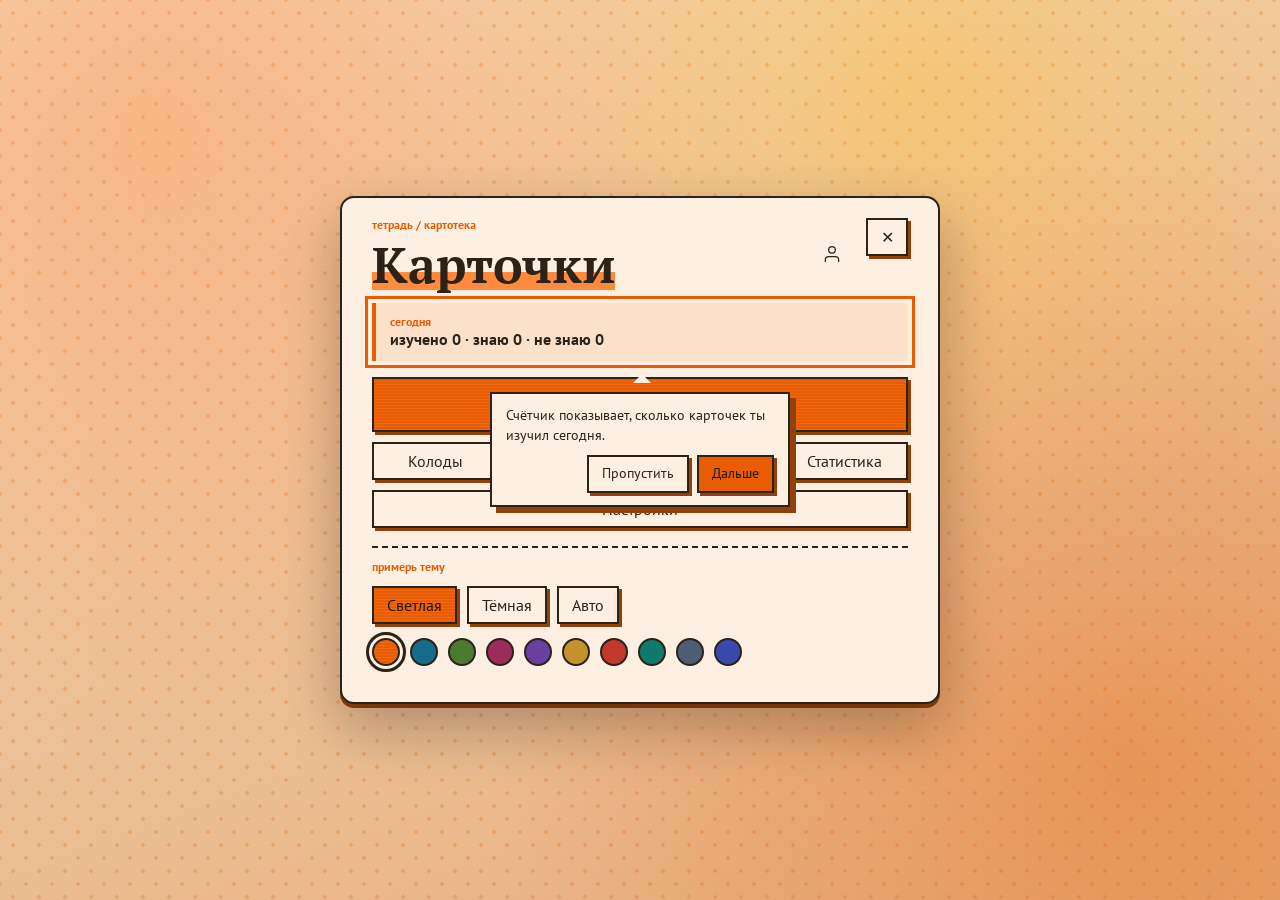
==== frontend/index.html @ 6b9ef084 "fix: menu hidden attribute for FOUC prevention - Add hidden attribute to menu-backdrop - Update show" ====
<!DOCTYPE html>
<html lang="ru" data-mode="light" data-palette="ember">
  <head>
    <meta charset="UTF-8" />
    <meta name="viewport" content="width=device-width, initial-scale=1.0" />
    <title>Карточки</title>
    <link
      rel="icon"
      href="data:image/svg+xml,%3Csvg xmlns='http://www.w3.org/2000/svg' viewBox='0 0 100 100'%3E%3Crect width='100' height='100' rx='14' fill='%23e85d04'/%3E%3Ctext x='50' y='72' font-size='62' text-anchor='middle'%3E%E2%9C%8F%3C/text%3E%3C/svg%3E"
    />
    <script>
      (function () {
        var root = document.documentElement;
        var palettes = [
          "ember", "sea", "moss", "berry", "violet", "gold", "crimson", "teal", "slate", "indigo",
        ];
        var mode = null;
        var palette = null;
        var old = null;
        try {
          old = localStorage.getItem("flashcards-theme");
          mode = localStorage.getItem("flashcards-mode");
          palette = localStorage.getItem("flashcards-palette");
        } catch (error) {
          // хранилище недоступно — остаёмся на значениях из разметки
        }
        if (!mode && old === "night") mode = "dark";
        if (!palette && old) {
          palette = old === "night" || old === "orange" ? "ember" : old;
        }
        if (mode !== "light" && mode !== "dark" && mode !== "auto") mode = "light";
        if (palettes.indexOf(palette) === -1) palette = "ember";
        root.setAttribute("data-mode-pref", mode);
        var resolved = mode;
        if (mode === "auto") {
          resolved = window.matchMedia && window.matchMedia("(prefers-color-scheme: dark)").matches ? "dark" : "light";
        }
        root.setAttribute("data-mode", resolved);
        var fs = null;
        try { fs = localStorage.getItem("flashcards-fontsize"); } catch (error) {}
        if (fs !== "s" && fs !== "l") fs = "m";
        root.setAttribute("data-fontsize", fs);
        root.setAttribute("data-palette", palette);
        window.__ASSET_V = "40";
        window.addEventListener("load", function () {
          setTimeout(function () {
            if (window.__RUNTIME_V !== window.__ASSET_V) {
              var el = document.getElementById("storage-alert");
              if (el) {
                el.textContent = "Часть файлов устарела из-за кэша — нажмите Ctrl+F5 для обновления.";
                el.hidden = false;
              }
            }
          }, 900);
        });
      })();
    </script>
    <link rel="preconnect" href="https://fonts.googleapis.com" />
    <link rel="preconnect" href="https://fonts.gstatic.com" crossorigin />
    <link
      href="https://fonts.googleapis.com/css2?family=PT+Sans:wght@400;700&family=PT+Serif:ital,wght@0,400;1,700&display=swap"
      rel="stylesheet"
    />
    <link rel="stylesheet" href="css/style.css?v=41" />
  
    <style>
      .menu-backdrop{opacity:0!important;visibility:hidden!important;pointer-events:none!important}
    </style>

  </head>
  <body>
    <aside class="sidebar">
      <div class="holes" aria-hidden="true">
        <span></span><span></span><span></span><span></span><span></span><span></span>
      </div>

      <header class="brand">
        <p class="subject">тетрадь / картотека</p>
        <h1><span class="marker">Карточки</span></h1>
        <p class="lede">Вопрос и ответ. Клик переворачивает.</p>
      </header>

      <button type="button" class="btn btn-primary" id="new-deck-btn">+ колода</button>
      <nav class="deck-list" id="deck-list" aria-label="Колоды"></nav>
      <button type="button" class="btn settings-btn" id="settings-btn">Настройки</button>
    </aside>

    <main class="main">
      <span class="margin-label" aria-hidden="true">поля</span>
      <section class="empty" id="empty-state">
        <p class="tape" aria-hidden="true">черновик</p>
        <svg class="doodle" viewBox="0 0 64 64" aria-hidden="true"><path d="M8 42 C 18 10, 46 6, 56 30 C 61 46, 38 58, 25 49 C 15 42, 26 26, 41 30" fill="none" stroke="var(--accent)" stroke-width="3" stroke-linecap="round"/></svg>
        <h2>Пока пусто</h2>
        <p>
          Заведи колоду, напиши пару «вопрос — ответ», потом учись на вкладке «Учить».
          Данные остаются в этом браузере.
        </p>
        <button type="button" class="btn btn-primary" id="empty-new-deck-btn">
          Завести колоду
        </button>
        <button type="button" class="btn" id="empty-menu-btn">← Меню</button>
      </section>

      <section class="workspace hidden" id="workspace">
        <header class="workspace-header">
          <div>
            <p class="subject" id="deck-kicker">колода</p>
            <h2 id="deck-title">Колода</h2>
            <button type="button" class="btn-login-icon" id="workspace-login-btn" title="Войти">
              <svg viewBox="0 0 24 24" fill="none" stroke="currentColor" stroke-width="1.5" stroke-linecap="round" stroke-linejoin="round"><path d="M20 21v-2a4 4 0 0 0-4-4H8a4 4 0 0 0-4 4v2"/><circle cx="12" cy="7" r="4"/></svg>
            </button>
            <p class="stats" id="stats"></p>
          </div>
          <div class="header-actions">
            <button type="button" class="btn" id="menu-back-btn">← Меню</button>
            <button type="button" class="btn" id="rename-deck-btn">Переименовать</button>
            <button type="button" class="btn btn-danger" id="delete-deck-btn">Удалить</button>
          </div>
        </header>

        <div class="tabs" role="tablist" aria-label="Режимы">
          <button type="button" class="tab is-active" id="tab-edit" role="tab" aria-selected="true" aria-controls="panel-edit">Карточки</button>
          <button type="button" class="tab" id="tab-study" role="tab" aria-selected="false" aria-controls="panel-study">Учить</button>
        </div>

        <div class="panel" id="panel-edit" role="tabpanel" aria-labelledby="tab-edit">
          <form class="card-form" id="card-form">
            <span class="washi" aria-hidden="true"></span>
            <input type="hidden" id="card-id" />
            <label>
              Вопрос
              <textarea id="card-question" rows="3"></textarea>
            </label>
            <label>
              Ответ
              <textarea id="card-answer" rows="3"></textarea>
            </label>
            <div class="img-row" id="img-row">
              <button type="button" class="btn" id="image-btn">Картинка…</button>
              <input type="file" id="card-image" accept="image/*" hidden />
              <span class="img-preview hidden" id="image-preview">
                <img id="image-thumb" alt="" />
                <button type="button" class="img-clear" id="image-clear" aria-label="Убрать картинку">✕</button>
              </span>
            </div>
            <div class="form-actions">
              <button type="submit" class="btn btn-primary" id="save-card-btn">Добавить карточку</button>
              <button type="button" class="btn" id="bulk-btn">Массовый ввод</button>
              <button type="button" class="btn hidden" id="cancel-edit-btn">Отмена</button>
            </div>
          </form>
          <div class="search-box" id="card-search-row">
            <input type="text" id="card-search" placeholder="Поиск по карточкам…" autocomplete="off" />
            <button type="button" class="search-clear" id="card-search-clear" aria-label="Очистить поиск" tabindex="-1">
              <svg viewBox="0 0 14 14" aria-hidden="true"><path d="M2.5 2.5 L11.5 11.5 M11.5 2.5 L2.5 11.5" stroke="currentColor" stroke-width="2" stroke-linecap="round"/></svg>
            </button>
          </div>
          <div class="filters" id="card-filters" role="group" aria-label="Фильтр карточек">
            <button type="button" class="btn filter-btn is-active" data-filter="all">Все</button>
            <button type="button" class="btn filter-btn" data-filter="new">Новые</button>
            <button type="button" class="btn filter-btn" data-filter="known">Знаю</button>
            <button type="button" class="btn filter-btn" data-filter="unknown">Не знаю</button>
          </div>
          <ul class="card-rows" id="card-rows"></ul>
        </div>

        <div class="panel hidden" id="panel-study" role="tabpanel" aria-labelledby="tab-study">
          <div class="study" id="study-empty">
            <svg class="doodle" viewBox="0 0 64 64" aria-hidden="true"><path d="M10 44 C 22 14, 44 10, 54 32 C 58 46, 38 56, 27 47 C 18 40, 28 26, 42 30" fill="none" stroke="var(--accent)" stroke-width="3" stroke-linecap="round"/></svg>
            <p>Сначала добавь карточки на соседней вкладке.</p>
          </div>
          <div class="study hidden" id="study-board">
            <div class="study-modes" id="study-modes" role="group" aria-label="Режим изучения">
              <button type="button" class="btn is-active" id="study-mode-flip">Карточки</button>
              <button type="button" class="btn" id="study-mode-quiz">Квиз</button>
              <button type="button" class="btn" id="two-sided-btn" aria-pressed="false" title="Показывать карты в обе стороны">⇄ обе стороны</button>
            </div>
            <div id="flip-area">
              <p class="study-meta" id="study-meta" aria-live="polite"></p>
              <div class="flashcard-wrap">
                <button type="button" class="flashcard" id="flashcard">
                  <span class="flashcard-inner">
                    <span class="face front">
                      <span class="clip" aria-hidden="true"></span>
                      <span class="stamp">вопрос</span>
                      <img id="face-img-front" class="face-img hidden" alt="" />
                      <span class="face-text" id="flashcard-question"></span>
                      <small>клик — переворот</small>
                      <span class="face-speak" data-side="front" role="button" tabindex="-1" aria-label="Озвучить вопрос">
                        <svg viewBox="0 0 24 24" fill="none" stroke="currentColor" stroke-width="2" stroke-linecap="round" stroke-linejoin="round" aria-hidden="true"><path d="M11 5 6 9H3v6h3l5 4z"/><path d="M15.5 8.5a5 5 0 0 1 0 7"/><path d="M18.4 6a9 9 0 0 1 0 12"/></svg>
                      </span>
                    </span>
                    <span class="face back">
                      <span class="stamp">ответ</span>
                      <span class="face-text" id="flashcard-answer"></span>
                      <small>клик — вернуть вопрос</small>
                      <span class="face-speak" data-side="back" role="button" tabindex="-1" aria-label="Озвучить ответ">
                        <svg viewBox="0 0 24 24" fill="none" stroke="currentColor" stroke-width="2" stroke-linecap="round" stroke-linejoin="round" aria-hidden="true"><path d="M11 5 6 9H3v6h3l5 4z"/><path d="M15.5 8.5a5 5 0 0 1 0 7"/><path d="M18.4 6a9 9 0 0 1 0 12"/></svg>
                      </span>
                    </span>
                  </span>
                </button>
              </div>
              <div class="study-actions">
                <button type="button" class="btn" id="focus-btn" aria-label="Во весь экран" title="Во весь экран">⛶</button>
                <button type="button" class="btn" id="prev-card-btn" aria-label="Предыдущая карточка">←</button>
                <button type="button" class="btn" id="mark-unknown-btn" aria-pressed="false">Не знаю</button>
                <button type="button" class="btn btn-primary" id="mark-known-btn" aria-pressed="false">Знаю</button>
                <button type="button" class="btn" id="next-card-btn" aria-label="Следующая карточка">→</button>
              </div>
            </div>
            <div class="study hidden" id="quiz-start">
              <p class="study-meta">Сколько вопросов собрать?</p>
              <div class="form-actions">
                <button type="button" class="btn" data-qlen="5">Быстрый · 5</button>
                <button type="button" class="btn" data-qlen="10">Обычный · 10</button>
                <button type="button" class="btn btn-primary" data-qlen="0">Вся колода</button>
              </div>
            </div>
            <div class="study hidden" id="quiz-area">
              <p class="study-meta" id="quiz-meta" aria-live="polite"></p>
              <div class="summary-bar quiz-progress"><i id="quiz-fill"></i></div>
              <p class="quiz-question" id="quiz-question"></p>
              <div class="quiz-options" id="quiz-options"></div>
              <div class="form-actions quiz-next-row">
                <button type="button" class="btn" id="quiz-focus-btn" aria-label="Во весь экран" title="Во весь экран">⛶</button>
                <button type="button" class="btn btn-primary hidden" id="quiz-next">Дальше</button>
              </div>
            </div>
          </div>
        </div>
      </section>
    </main>

    <div class="focus-backdrop" id="focus-backdrop" role="dialog" aria-modal="true" aria-label="Полноэкранное изучение" tabindex="-1">
      <div class="focus-top">
        <p class="study-meta" id="focus-meta" aria-live="polite"></p>
        <button type="button" class="btn" id="focus-exit" aria-label="Выйти из полноэкранного режима">✕</button>
      </div>
      <div class="focus-wrap" id="focus-wrap"></div>
      <div class="focus-controls" id="focus-controls">
        <button type="button" class="btn" id="focus-prev" aria-label="Предыдущая карточка">←</button>
        <button type="button" class="btn" id="focus-unknown" aria-pressed="false">Не знаю</button>
        <button type="button" class="btn btn-primary" id="focus-known" aria-pressed="false">Знаю</button>
        <button type="button" class="btn" id="focus-next" aria-label="Следующая карточка">→</button>
      </div>
    </div>

    <div class="modal-backdrop" id="settings-backdrop">
      <div class="modal settings-modal" role="dialog" aria-modal="true" aria-labelledby="settings-title" tabindex="-1">
        <p class="subject">вид</p>
        <h3 id="settings-title">Настройки</h3>

        <p class="setting-label">Свет</p>
        <div class="mode-switch" id="mode-switch">
          <button type="button" class="btn" data-mode="light">Светлая</button>
          <button type="button" class="btn" data-mode="dark">Тёмная</button>
          <button type="button" class="btn" data-mode="auto">Авто</button>
        </div>

        <p class="setting-label">Цвет</p>
        <div class="theme-dots" id="theme-dots"></div>

        <p class="setting-label">Размер текста в карточках</p>
        <div class="mode-switch" id="fontsize-switch">
          <button type="button" class="btn" data-size="s">S</button>
          <button type="button" class="btn" data-size="m">M</button>
          <button type="button" class="btn" data-size="l">L</button>
        </div>

        <p class="setting-label">Данные</p>
        <div class="form-actions data-actions">
          <button type="button" class="btn" id="export-all-btn">Скачать базу (JSON)</button>
          <button type="button" class="btn" id="export-csv-btn">Скачать CSV</button>
          <button type="button" class="btn btn-primary" id="import-btn">Импорт файла…</button>
          <input type="file" id="import-file" accept=".json,.csv,text/csv,application/json" hidden />
        </div>

        <div class="form-actions">
          <button type="button" class="btn btn-primary" id="settings-close">Закрыть</button>
        </div>
      </div>
    </div>

    <div class="modal-backdrop" id="modal-backdrop">
      <div class="modal" role="dialog" aria-modal="true" aria-labelledby="modal-title" tabindex="-1">
        <p class="subject" id="modal-kicker">колода</p>
        <h3 id="modal-title">Название</h3>
        <p id="modal-text"></p>
        <label class="modal-field" id="modal-field">
          Название
          <input type="text" id="modal-input" maxlength="80" />
        </label>
        <div class="form-actions">
          <button type="button" class="btn" id="modal-cancel">Отмена</button>
          <button type="button" class="btn btn-primary" id="modal-ok">Готово</button>
        </div>
      </div>
    </div>

    <div class="menu-backdrop" id="menu-backdrop" hidden>
      <div class="menu-cover" role="dialog" aria-modal="true" aria-labelledby="menu-title" tabindex="-1">
        <header class="menu-header">
          <div class="menu-title-row">
            <div>
              <p class="subject">тетрадь / картотека</p>
              <h1 id="menu-title"><span class="marker">Карточки</span></h1>
            </div>
            <button type="button" class="btn-login-icon" id="menu-login-btn" title="Войти">
              <svg viewBox="0 0 24 24" fill="none" stroke="currentColor" stroke-width="1.5" stroke-linecap="round" stroke-linejoin="round"><path d="M20 21v-2a4 4 0 0 0-4-4H8a4 4 0 0 0-4 4v2"/><circle cx="12" cy="7" r="4"/></svg>
            </button>
          </div>
          <button type="button" class="btn" id="menu-close" aria-label="Закрыть меню">✕</button>
        </header>

        <section class="menu-today" id="menu-today" aria-label="Изучено сегодня">
          <p class="subject">сегодня</p>
          <p id="menu-today-stats"></p>
          <p class="menu-streak" id="menu-streak" hidden></p>
        </section>

        <div class="menu-actions">
          <button type="button" class="btn btn-primary menu-study" id="menu-study-btn">Учить</button>
          <button type="button" class="btn menu-section" id="menu-cards-btn">Колоды</button>
          <button type="button" class="btn menu-section" id="menu-library-btn">Библиотека</button>
          <button type="button" class="btn menu-section" id="menu-migrate-btn">Мигрировать</button>
          <button type="button" class="btn menu-section" id="menu-stats-btn">Статистика</button>
          <button type="button" class="btn menu-section" id="menu-settings-btn">Настройки</button>
        </div>

        <section class="menu-theme" aria-label="Тема">
          <p class="subject">примерь тему</p>
          <div class="mode-switch" id="menu-mode-switch">
            <button type="button" class="btn" data-mode="light">Светлая</button>
            <button type="button" class="btn" data-mode="dark">Тёмная</button>
            <button type="button" class="btn" data-mode="auto">Авто</button>
          </div>
          <div class="theme-dots" id="menu-theme-dots"></div>
        </section>
      </div>
    </div>

    <div class="modal-backdrop" id="deck-pick-backdrop">
      <div class="modal deck-pick" role="dialog" aria-modal="true" aria-labelledby="deck-pick-title" tabindex="-1">
        <p class="subject" id="deck-pick-kicker">колоды</p>
        <h3 id="deck-pick-title">Колоды</h3>
        <div class="deck-pick-actions">
          <button type="button" class="btn" id="deck-pick-new">+ колода</button>
        </div>
        <div class="deck-pick-list" id="deck-pick-list"></div>
        <div class="form-actions">
          <button type="button" class="btn" id="deck-pick-cancel">Закрыть</button>
        </div>
      </div>
    </div>

    <div class="modal-backdrop" id="menu-pop-backdrop">
      <div class="modal menu-pop" role="dialog" aria-modal="true" aria-labelledby="menu-pop-title" tabindex="-1">
        <p class="subject" id="menu-pop-kicker">колода</p>
        <h3 id="menu-pop-title">Действия</h3>
        <div class="menu-pop-actions" id="menu-pop-actions"></div>
        <div class="form-actions">
          <button type="button" class="btn" id="menu-pop-cancel">Отмена</button>
        </div>
      </div>
    </div>

    <div class="modal-backdrop" id="library-backdrop">
      <div class="modal library" role="dialog" aria-modal="true" aria-labelledby="library-title" tabindex="-1">
        <p class="subject" id="library-kicker">библиотека</p>
        <h3 id="library-title">Колоды для примера</h3>
        <p class="library-hint">Добавь готовую колоду одним нажатием — карточки появятся в твоём списке.</p>
        <div class="library-list" id="library-list"></div>
        <div class="form-actions">
          <button type="button" class="btn" id="library-cancel">Закрыть</button>
        </div>
      </div>
    </div>

    <div class="modal-backdrop" id="bulk-backdrop">
      <div class="modal bulk" role="dialog" aria-modal="true" aria-labelledby="bulk-title" tabindex="-1">
        <p class="subject" id="bulk-kicker">массовый ввод</p>
        <h3 id="bulk-title">Добавить много карточек</h3>
        <p class="library-hint" id="bulk-hint">Каждая строка — одна карточка: вопрос = ответ. Разделитель — первый знак «=» в строке.</p>
        <textarea id="bulk-input" rows="8" spellcheck="false" aria-label="Пары вопрос — ответ"></textarea>
        <p class="bulk-feedback" id="bulk-feedback" aria-live="polite"></p>
        <div class="form-actions">
          <button type="button" class="btn" id="bulk-cancel">Закрыть</button>
          <button type="button" class="btn btn-primary" id="bulk-ok">Добавить</button>
        </div>
      </div>
    </div>

    <div class="modal-backdrop" id="summary-backdrop">
      <div class="modal summary-modal" role="dialog" aria-modal="true" aria-labelledby="summary-title" tabindex="-1">
        <p class="subject" id="summary-kicker">итог</p>
        <h3 id="summary-title">Раунд завершён</h3>
        <p class="summary-line" id="summary-line"></p>
        <div class="summary-bar"><i id="summary-fill"></i></div>
        <div class="form-actions">
          <button type="button" class="btn btn-primary" id="summary-repeat">Повторить неизученное</button>
          <button type="button" class="btn" id="summary-stats">Статистика</button>
          <button type="button" class="btn" id="summary-menu">В меню</button>
        </div>
      </div>
    </div>

    <div class="stats-backdrop" id="stats-backdrop">
      <div class="stats-window" role="dialog" aria-modal="true" aria-labelledby="stats-title" tabindex="-1">
        <header class="stats-header">
          <div>
            <p class="subject">статистика</p>
            <h1 id="stats-title">Свод</h1>
          </div>
          <button type="button" class="btn" id="stats-close" aria-label="Закрыть статистику">✕</button>
        </header>

        <div id="stats-main">
          <section class="stats-summary" aria-label="Общий свод">
            <div class="stats-figure">
              <span class="stats-number" id="stats-total">0</span>
              <span class="subject">карточек всего</span>
            </div>
            <div class="stats-figure">
              <span class="stats-number" id="stats-today">0</span>
              <span class="subject">изучено сегодня</span>
            </div>
            <div class="stats-figure">
              <span class="stats-number" id="stats-alltime">0</span>
              <span class="subject">за всё время</span>
            </div>
          </section>

          <div class="stats-list" id="stats-list"></div>

          <div class="stats-empty hidden" id="stats-empty">
            <p class="subject">пока пусто</p>
            <h3>Начни учиться</h3>
            <p>Статистика появится после первых повторений.</p>
            <button type="button" class="btn btn-primary" id="stats-go-study">Учить</button>
          </div>
        </div>

        <div class="stats-deck hidden" id="stats-deck">
          <button type="button" class="btn" id="stats-back">← к колодам</button>
          <p class="subject" id="stats-deck-kicker">колода</p>
          <h2 id="stats-deck-title"></h2>
          <div class="stats-sessions" id="stats-sessions"></div>
        </div>
      </div>
    </div>

    <div class="modal-backdrop" id="data-backdrop">
      <div class="modal" role="dialog" aria-modal="true" aria-labelledby="data-title" tabindex="-1">
        <p class="subject">импорт</p>
        <h3 id="data-title">Применить файл?</h3>
        <p id="data-text"></p>
        <div class="form-actions">
          <button type="button" class="btn" id="data-cancel">Отмена</button>
          <button type="button" class="btn btn-danger" id="data-replace">Заменить всё</button>
          <button type="button" class="btn btn-primary" id="data-merge">Слить с текущими</button>
        </div>
      </div>
    </div>

    <div class="tour-tip" id="tour-tip" role="tooltip" hidden>
      <p id="tour-text"></p>
      <div class="tour-actions">
        <button type="button" class="btn" id="tour-skip">Пропустить</button>
        <button type="button" class="btn btn-primary" id="tour-next">Дальше</button>
      </div>
    </div>

    <div class="theme-bloom" id="theme-bloom" aria-hidden="true"></div>

    <div class="storage-alert" id="storage-alert" role="alert" hidden>
      Не удалось сохранить данные. Хранилище переполнено или недоступно.
    </div>

    <div class="auth-backdrop" id="auth-backdrop" hidden>
      <div class="auth-modal" role="dialog" aria-modal="true" aria-labelledby="auth-title">
        <div class="auth-tabs">
          <button type="button" class="auth-tab is-active" id="auth-tab-login">Вход</button>
          <button type="button" class="auth-tab" id="auth-tab-register">Регистрация</button>
        </div>
        <form class="auth-form" id="auth-login-form">
          <label>Email<input type="email" name="email" required autocomplete="email" /></label>
          <label>Пароль<input type="password" name="password" required autocomplete="current-password" /></label>
          <button type="submit" class="btn btn-primary">Войти</button>
          <p class="auth-error" id="auth-login-error" role="alert" hidden></p>
        </form>
        <form class="auth-form hidden" id="auth-register-form">
          <label>Email<input type="email" name="email" required autocomplete="email" /></label>
          <label>Пароль<input type="password" name="password" required minlength="8" autocomplete="new-password" /></label>
          <button type="submit" class="btn btn-primary">Зарегистрироваться</button>
          <p class="auth-error" id="auth-register-error" role="alert" hidden></p>
        </form>
      </div>
    </div>

    <script src="js/api.js?v=41"></script>
    <script src="js/api/data.js?v=41"></script>
    <script src="js/app-data.js?v=41"></script>
    <script src="js/virtual-list.js?v=41"></script>
    <script src="js/share.js?v=41"></script>
    <script src="js/router.js?v=41"></script>
    <script src="js/storage.js?v=41"></script>
    <script src="js/modal.js?v=41"></script>
    <script src="js/ui.js?v=41"></script>
    <script src="js/study.js?v=41"></script>
    <script src="js/menu.js?v=41"></script>
    <script src="js/stats.js?v=41"></script>
    <script src="js/library.js?v=41"></script>
    <script src="js/data.js?v=41"></script>
    <script src="js/images.js?v=41"></script>
    <script src="js/app.js?v=41"></script>
    <script>
      if ("serviceWorker" in navigator) {
        window.addEventListener("load", () => {
          navigator.serviceWorker.register("/sw.js").catch(() => {});
        });
      }
    </script>
  </body>
</html>
---- frontend/css/style.css ----
﻿:root {
  --font: "PT Sans", "Segoe UI", sans-serif;
  --serif: "PT Serif", Georgia, serif;
  --radius: 16px;
  --washi-angle: 90deg;
  --washi-a: 8px;
  --washi-b: 16px;
  --stamp-style: solid;
  --gutter: 52px;
  --cell: 28px;
  --ease: cubic-bezier(0.22, 1, 0.36, 1);
  --spring: cubic-bezier(0.34, 1.3, 0.64, 1);
  --flip: cubic-bezier(0.45, 0, 0.25, 1);
  --t: 220ms;
  --fs-scale: 1;
}

html[data-fontsize="s"] {
  --fs-scale: 0.9;
}

html[data-fontsize="l"] {
  --fs-scale: 1.1;
}

html[data-palette="ember"] {
  --accent: #e85d04;
  --accent-2: #ff8a3d;
  --margin: #e85d04;
  --tab: #ffb703;
  --accent-3: #ffc233;
  --on-accent: #20150b;
  --radius: 14px;
  --washi-angle: 90deg;
  --washi-a: 8px;
  --washi-b: 16px;
  --stamp-style: solid;
  --study-pattern:
    repeating-linear-gradient(0deg, color-mix(in srgb, var(--accent-2) 26%, transparent) 0 1px, transparent 1px 3px),
    repeating-linear-gradient(90deg, color-mix(in srgb, var(--accent) 20%, transparent) 0 1px, transparent 1px 3px);
  --study-size: auto;
  --dot-pattern: var(--study-pattern);
  --dot-size: 9px 9px;
}

html[data-palette="sea"] {
  --accent: #156d8a;
  --accent-2: #4eb3c9;
  --margin: #156d8a;
  --tab: #7ec8d4;
  --accent-3: #6fd8c7;
  --on-accent: #fff8f0;
  --radius: 18px;
  --washi-angle: 90deg;
  --washi-a: 12px;
  --washi-b: 24px;
  --stamp-style: double;
  --study-pattern:
    repeating-linear-gradient(0deg, color-mix(in srgb, var(--accent-2) 22%, transparent) 0 2px, transparent 2px 6px),
    repeating-linear-gradient(90deg, color-mix(in srgb, var(--accent-2) 22%, transparent) 0 2px, transparent 2px 6px),
    repeating-linear-gradient(0deg, color-mix(in srgb, var(--accent) 16%, transparent) 2px 4px, transparent 4px 6px),
    repeating-linear-gradient(90deg, color-mix(in srgb, var(--accent) 16%, transparent) 2px 4px, transparent 4px 6px);
  --study-size: auto;
  --dot-pattern: var(--study-pattern);
  --dot-size: 9px 9px;
}

html[data-palette="moss"] {
  --accent: #4a7a32;
  --accent-2: #8fbf5a;
  --margin: #4a7a32;
  --tab: #c3d67a;
  --accent-3: #b6e08a;
  --on-accent: #fff8f0;
  --radius: 12px;
  --washi-angle: 60deg;
  --washi-a: 10px;
  --washi-b: 20px;
  --stamp-style: dashed;
  --study-pattern:
    repeating-linear-gradient(45deg, color-mix(in srgb, var(--accent-2) 22%, transparent) 0 1px, transparent 1px 4px),
    repeating-linear-gradient(45deg, transparent 0 2px, color-mix(in srgb, var(--accent) 16%, transparent) 2px 3px);
  --study-size: 8px 8px;
  --dot-pattern: var(--study-pattern);
  --dot-size: 6px 6px;
}

html[data-palette="berry"] {
  --accent: #9b2d5c;
  --accent-2: #e06a9a;
  --margin: #9b2d5c;
  --tab: #f0a3c2;
  --accent-3: #ff9ec4;
  --on-accent: #fff8f0;
  --radius: 20px;
  --washi-angle: 45deg;
  --washi-a: 5px;
  --washi-b: 10px;
  --stamp-style: solid;
  --study-pattern:
    repeating-linear-gradient(45deg, color-mix(in srgb, var(--accent-2) 22%, transparent) 0 1px, transparent 1px 4px),
    repeating-linear-gradient(-45deg, color-mix(in srgb, var(--accent-2) 22%, transparent) 0 1px, transparent 1px 4px);
  --study-size: 10px 10px;
  --dot-pattern: var(--study-pattern);
  --dot-size: 8px 8px;
}

html[data-palette="violet"] {
  --accent: #6b3fa0;
  --accent-2: #b07def;
  --margin: #6b3fa0;
  --tab: #cbb2ea;
  --accent-3: #c9a6ff;
  --on-accent: #fff8f0;
  --radius: 16px;
  --washi-angle: 45deg;
  --washi-a: 6px;
  --washi-b: 14px;
  --stamp-style: solid;
  --study-pattern:
    repeating-linear-gradient(90deg, color-mix(in srgb, var(--accent-2) 20%, transparent) 0 1px, transparent 1px 6px),
    linear-gradient(0deg, transparent 42%, color-mix(in srgb, var(--accent-2) 30%, transparent) 48% 52%, transparent 58%);
  --study-size: auto;
  --dot-pattern: var(--study-pattern);
  --dot-size: 12px 12px;
}

html[data-palette="gold"] {
  --accent: #c3922d;
  --accent-2: #e8c25a;
  --margin: #c3922d;
  --tab: #f0d37a;
  --accent-3: #ffe08a;
  --on-accent: #20150b;
  --radius: 10px;
  --washi-angle: 120deg;
  --washi-a: 7px;
  --washi-b: 14px;
  --stamp-style: double;
  --study-pattern:
    repeating-linear-gradient(90deg, color-mix(in srgb, var(--accent-2) 22%, transparent) 0 2px, transparent 2px 7px),
    linear-gradient(0deg, transparent 40%, color-mix(in srgb, var(--accent) 26%, transparent) 47% 53%, transparent 60%);
  --study-size: auto;
  --dot-pattern: var(--study-pattern);
  --dot-size: 14px 14px;
}

html[data-palette="crimson"] {
  --accent: #c0392b;
  --accent-2: #ef7a6c;
  --margin: #c0392b;
  --tab: #f0a196;
  --accent-3: #ff7a59;
  --on-accent: #fff8f0;
  --radius: 8px;
  --washi-angle: 90deg;
  --washi-a: 5px;
  --washi-b: 12px;
  --stamp-style: dashed;
  --study-pattern:
    repeating-linear-gradient(45deg, color-mix(in srgb, var(--accent-2) 22%, transparent) 0 1px, transparent 1px 5px),
    linear-gradient(0deg, transparent 42%, color-mix(in srgb, var(--accent) 24%, transparent) 48% 52%, transparent 58%);
  --study-size: auto;
  --dot-pattern: var(--study-pattern);
  --dot-size: 12px 12px;
}

html[data-palette="teal"] {
  --accent: #0f7a6c;
  --accent-2: #4ec9b4;
  --margin: #0f7a6c;
  --tab: #8fd9c9;
  --accent-3: #7fe0cf;
  --on-accent: #fff8f0;
  --radius: 20px;
  --washi-angle: 90deg;
  --washi-a: 10px;
  --washi-b: 18px;
  --stamp-style: solid;
  --study-pattern:
    repeating-linear-gradient(0deg, color-mix(in srgb, var(--accent-2) 20%, transparent) 0 1px, transparent 1px 2px),
    repeating-linear-gradient(90deg, color-mix(in srgb, var(--accent-2) 20%, transparent) 0 1px, transparent 1px 2px);
  --study-size: auto;
  --dot-pattern: var(--study-pattern);
  --dot-size: 8px 8px;
}

html[data-palette="slate"] {
  --accent: #4d5d73;
  --accent-2: #8aa0b8;
  --margin: #4d5d73;
  --tab: #b7c4d4;
  --accent-3: #a9c3de;
  --on-accent: #fff8f0;
  --radius: 14px;
  --washi-angle: 45deg;
  --washi-a: 6px;
  --washi-b: 12px;
  --stamp-style: solid;
  --study-pattern:
    radial-gradient(color-mix(in srgb, var(--accent-2) 40%, transparent) 0.5px, transparent 1px),
    radial-gradient(color-mix(in srgb, var(--accent) 30%, transparent) 0.4px, transparent 0.8px);
  --study-size: 5px 5px;
  --study-pos: 0 0, 2px 2px;
  --dot-pattern: var(--study-pattern);
  --dot-size: 4px 4px;
}

html[data-palette="indigo"] {
  --accent: #3949ab;
  --accent-2: #7e8ce8;
  --margin: #3949ab;
  --tab: #aeb6f0;
  --accent-3: #8fa4ff;
  --on-accent: #fff8f0;
  --radius: 16px;
  --washi-angle: 135deg;
  --washi-a: 8px;
  --washi-b: 20px;
  --stamp-style: solid;
  --study-pattern:
    repeating-linear-gradient(45deg, color-mix(in srgb, var(--accent-2) 20%, transparent) 0 1px, transparent 1px 5px),
    repeating-linear-gradient(-45deg, color-mix(in srgb, var(--accent-2) 20%, transparent) 0 1px, transparent 1px 5px),
    radial-gradient(color-mix(in srgb, var(--accent-2) 45%, transparent) 0.5px, transparent 1px);
  --study-size: 5px 5px;
  --study-pos: 0 0, 0 0, 2px 2px;
  --dot-pattern: var(--study-pattern);
  --dot-size: 4px 4px;
}

html[data-mode="light"] {
  --paper: color-mix(in srgb, var(--accent) 12%, #f5ecd9);
  --side: color-mix(in srgb, var(--accent) 30%, #e4ceab);
  --card: color-mix(in srgb, var(--accent) 7%, #fffaf2);
  --surface: var(--card);
  --surface-2: color-mix(in srgb, var(--accent) 5%, #f5ecd9);
  --ink: #2c2218;
  --text-muted: #5f5144;
  --border: #2c2218;
  --muted: #5f5144;
  --line: #2c2218;
  --danger: #b42323;
  --known: #2c6e43;
  --unknown: #b85a10;
  --tab-ink: #2c2218;
  --shadow: color-mix(in srgb, var(--accent) 50%, #3b2416);
  --card-shadow: color-mix(in srgb, var(--shadow) 82%, transparent);
  --grid: color-mix(in srgb, var(--accent) 26%, transparent);
  --face-grid: color-mix(in srgb, var(--accent) 16%, transparent);
  --hole: radial-gradient(circle at 35% 35%, #fff 0 35%, #bbb 70%, #666 100%);
}

html[data-mode="dark"] {
  --paper: color-mix(in srgb, var(--accent) 11%, #12110f);
  --side: color-mix(in srgb, var(--accent) 18%, #1a1714);
  --card: color-mix(in srgb, var(--accent) 14%, #221c18);
  --surface: var(--card);
  --surface-2: color-mix(in srgb, var(--accent) 10%, #1a1714);
  --ink: #f3ebe0;
  --text-muted: #c4b3a2;
  --border: #eadccb;
  --muted: #c4b3a2;
  --line: #eadccb;
  --danger: #ff8a7a;
  --known: #9be08a;
  --unknown: #ffb45c;
  --tab-ink: #16120e;
  --shadow: #0d0a08;
  --card-shadow: color-mix(in srgb, var(--shadow) 82%, transparent);
  --grid: color-mix(in srgb, var(--accent) 28%, transparent);
  --face-grid: color-mix(in srgb, var(--accent) 18%, transparent);
  --hole: radial-gradient(circle at 35% 35%, #5a4a3c 0 35%, #120e0b 100%);
}

* {
  box-sizing: border-box;
}

html,
body {
  margin: 0;
  height: 100%;
}

body {
  display: grid;
  grid-template-columns: 248px minmax(0, 1fr);
  min-height: 100%;
  font-family: var(--font);
  color: var(--ink);
  background: var(--side);
}

body.modal-open {
  overflow: hidden;
}

::view-transition-old(root),
::view-transition-new(root),
::view-transition-group(root) {
  animation: none;
  mix-blend-mode: normal;
}

::view-transition-old(root) {
  z-index: 1;
}

::view-transition-new(root) {
  z-index: 2;
  animation: vt-reveal 640ms cubic-bezier(0.45, 0, 0.25, 1) both;
}

@keyframes vt-reveal {
  from {
    clip-path: circle(0px at var(--bloom-x, 50%) var(--bloom-y, 50%));
  }
  to {
    clip-path: circle(140vmax at var(--bloom-x, 50%) var(--bloom-y, 50%));
  }
}

.theme-bloom {
  position: fixed;
  inset: 0;
  z-index: 300;
  pointer-events: none;
  opacity: 0;
  background: radial-gradient(
    circle at var(--bloom-x, 50%) var(--bloom-y, 50%),
    color-mix(in srgb, var(--accent) 20%, transparent) 0%,
    transparent 45%
  );
  transform-origin: var(--bloom-x, 50%) var(--bloom-y, 50%);
}

.theme-bloom.is-blooming {
  animation: bloom-pulse 0.7s var(--ease) both;
}

@keyframes bloom-pulse {
  0% {
    opacity: 0;
    transform: scale(0.1);
  }
  22% {
    opacity: 1;
    transform: scale(1);
  }
  100% {
    opacity: 0;
    transform: scale(2.2);
  }
}

.hidden {
  display: none !important;
}

button,
textarea,
input {
  font: inherit;
}

button:focus-visible,
textarea:focus-visible,
input:focus-visible {
  outline: 3px solid var(--accent);
  outline-offset: 2px;
}

.menu-cover:focus,
.stats-window:focus,
.modal:focus,
.tour-tip:focus {
  outline: none;
}

.sidebar {
  position: relative;
  display: flex;
  flex-direction: column;
  gap: 14px;
  min-height: 100vh;
  padding: 24px 16px 16px 36px;
  background:
    repeating-linear-gradient(
      90deg,
      color-mix(in srgb, var(--ink) 8%, transparent) 0 2px,
      transparent 2px 8px
    ),
    var(--side);
  border-right: 4px solid var(--margin);
}

html[data-palette="violet"] .sidebar,
html[data-palette="indigo"] .sidebar {
  background:
    repeating-linear-gradient(
      135deg,
      color-mix(in srgb, var(--ink) 7%, transparent) 0 6px,
      transparent 6px 14px
    ),
    var(--side);
}

html[data-palette="gold"] .sidebar {
  background:
    radial-gradient(circle at 20% 10%, color-mix(in srgb, var(--accent) 22%, transparent), transparent 42%),
    var(--side);
}

.settings-btn {
  margin-top: auto;
}

#new-deck-btn,
.settings-btn {
  width: 100%;
}

.holes {
  position: absolute;
  inset: 22px auto 22px 10px;
  display: flex;
  flex-direction: column;
  justify-content: space-between;
  pointer-events: none;
}

.holes span {
  width: 14px;
  height: 14px;
  border-radius: 50%;
  background: var(--hole);
  box-shadow: 0 1px 0 var(--shadow);
}

.subject,
.setting-label {
  margin: 0;
  color: var(--margin);
  font-size: 12px;
  font-weight: 700;
  line-height: 1.2;
}

.setting-label {
  margin: 18px 0 10px;
}

#fontsize-switch .btn {
  min-width: 54px;
  text-align: center;
}

#settings-backdrop .form-actions {
  margin-top: 22px;
}

.brand h1,
.empty h2,
.workspace-header h2,
.modal h3 {
  font-family: var(--serif);
  font-weight: 700;
  margin: 6px 0 0;
  line-height: 1.05;
  overflow-wrap: anywhere;
}

.brand h1 {
  font-size: clamp(28px, 3vw, 34px);
}

.marker {
  background: linear-gradient(transparent 62%, var(--accent-2) 62% 90%, transparent 90%);
  background-size: 100% 100%;
  animation: marker-in 0.8s var(--ease) both;
}

@keyframes marker-in {
  from {
    background-size: 0 100%;
  }
}

.lede,
.stats,
.study-meta,
.empty p,
.modal p {
  color: var(--muted);
  line-height: 1.5;
}

.stats {
  margin: 4px 0 0;
}

.study-meta {
  margin: 0 0 14px;
}

.focus-top .study-meta {
  margin: 0;
}

#modal-text {
  margin: 8px 0 0;
}

.mode-switch,
.theme-dots {
  display: flex;
  flex-wrap: wrap;
  gap: 10px;
}

.theme-dots {
  margin: 0 0 18px;
}

.theme-dot {
  width: 28px;
  height: 28px;
  padding: 0;
  border-radius: 50%;
  border: 2px solid var(--line);
  cursor: pointer;
  transition: transform var(--t) var(--ease), outline-offset var(--t);
}

.theme-dot:hover {
  transform: scale(1.12);
}

.theme-dot.is-active {
  outline: 3px solid var(--ink);
  outline-offset: 3px;
  background-image: var(--dot-pattern);
  background-size: var(--dot-size, auto);
}

.deck-list {
  display: flex;
  flex-direction: column;
  gap: 10px;
  overflow: auto;
  padding: 8px 6px 8px 12px;
  min-height: 0;
  flex: 1;
}

.deck-item {
  width: 100%;
  text-align: left;
  background: var(--tab);
  color: var(--tab-ink);
  border: 2px solid var(--line);
  padding: 10px 12px;
  cursor: pointer;
  overflow-wrap: anywhere;
  transition: transform var(--t) var(--ease), box-shadow var(--t), background var(--t), color var(--t);
}

.deck-item:hover,
.deck-item.is-active {
  transform: translateY(-1px);
  box-shadow: 4px 4px 0 var(--shadow);
}

.deck-item.is-active {
  background: var(--card);
  color: var(--ink);
}

.deck-item small {
  display: block;
  margin-top: 2px;
  opacity: 0.75;
}

.main {
  position: relative;
  min-width: 0;
  min-height: 100vh;
  overflow: auto;
  padding: 32px 40px 48px calc(var(--gutter) + 18px);
  background-color: var(--paper);
  background-image:
    linear-gradient(90deg, var(--margin) 0 3px, transparent 3px),
    repeating-linear-gradient(
      var(--paper) 0 calc(var(--cell) - 1px),
      var(--grid) calc(var(--cell) - 1px) var(--cell)
    ),
    repeating-linear-gradient(
      90deg,
      transparent 0 calc(var(--cell) - 1px),
      var(--grid) calc(var(--cell) - 1px) var(--cell)
    );
  background-position: var(--gutter) 0, 0 0, 0 0;
  transition: background-color 0.4s var(--ease);
}

html[data-palette="sea"] .main,
html[data-palette="indigo"] .main {
  background-image:
    linear-gradient(90deg, var(--margin) 0 3px, transparent 3px),
    repeating-linear-gradient(var(--paper) 0 31px, var(--grid) 31px 32px);
}

html[data-palette="berry"] .main,
html[data-palette="violet"] .main {
  background-image:
    linear-gradient(90deg, var(--margin) 0 3px, transparent 3px),
    radial-gradient(var(--grid) 1.15px, transparent 1.2px);
  background-size: auto, 16px 16px;
}

html[data-palette="gold"] .main,
html[data-palette="crimson"] .main {
  background-image:
    linear-gradient(90deg, var(--margin) 0 4px, transparent 4px),
    repeating-linear-gradient(var(--paper) 0 35px, var(--grid) 35px 36px);
}

html[data-palette="teal"] .main,
html[data-palette="slate"] .main {
  background-image:
    linear-gradient(90deg, var(--margin) 0 3px, transparent 3px),
    repeating-linear-gradient(var(--paper) 0 19px, var(--grid) 19px 20px),
    repeating-linear-gradient(90deg, transparent 0 19px, var(--grid) 19px 20px);
}

.margin-label {
  position: absolute;
  top: 36px;
  left: 14px;
  color: var(--margin);
  font-size: 11px;
  font-weight: 700;
  letter-spacing: 0.14em;
  text-transform: uppercase;
  writing-mode: vertical-rl;
  transform: rotate(180deg);
  pointer-events: none;
}

.empty,
.workspace {
  animation: rise 0.45s var(--ease) both;
}

.empty {
  display: grid;
  gap: 12px;
  justify-items: start;
  max-width: 640px;
}

.empty p {
  margin: 0;
}

@keyframes rise {
  from {
    opacity: 0;
    transform: translateY(10px);
  }
}

@keyframes row-in {
  from {
    opacity: 0;
    transform: translateY(8px);
  }
}

.tape {
  display: inline-block;
  margin-bottom: 0;
  background: var(--accent);
  color: var(--on-accent);
  padding: 3px 10px;
  transform: rotate(-6deg);
  font-size: 12px;
  font-weight: 700;
  animation: tape-drop 0.5s var(--ease) both;
}

@keyframes tape-drop {
  from {
    opacity: 0;
    transform: rotate(-18deg) translateY(-12px);
  }
}

.empty h2,
.workspace-header h2 {
  font-size: clamp(32px, 4vw, 44px);
}

.workspace-header {
  display: flex;
  justify-content: space-between;
  align-items: flex-start;
  gap: 16px;
  flex-wrap: wrap;
}

.header-actions,
.form-actions,
.study-actions,
.row-actions,
.tabs,
.filters {
  display: flex;
  gap: 8px;
  flex-wrap: wrap;
}

.filters {
  max-width: 680px;
  margin: 16px 0 0;
}

.search-box {
  position: relative;
  max-width: 680px;
  margin-top: 16px;
}

.search-box input {
  padding-right: 46px;
}

.search-box .search-clear {
  position: absolute;
  right: 7px;
  top: 50%;
  width: 26px;
  height: 26px;
  display: flex;
  align-items: center;
  justify-content: center;
  padding: 0;
  border: 0;
  background: transparent;
  box-shadow: none;
  color: var(--muted);
  cursor: pointer;
  opacity: 0;
  visibility: hidden;
  transform: translateY(-50%) scale(0.5) rotate(-45deg);
  transition:
    opacity var(--t) var(--ease),
    transform var(--t) var(--ease),
    color var(--t),
    visibility 0s linear var(--t);
}

.search-box .search-clear svg {
  width: 12px;
  height: 12px;
  display: block;
  transition: transform 0.28s var(--ease);
}

.search-box .search-clear.is-visible {
  opacity: 1;
  visibility: visible;
  transform: translateY(-50%) scale(1) rotate(0deg);
  transition:
    opacity var(--t) var(--ease),
    transform var(--t) var(--ease),
    color var(--t);
}

.search-box .search-clear:hover {
  color: var(--accent);
  background: color-mix(in srgb, var(--accent) 12%, transparent);
}

.search-box .search-clear:hover svg {
  transform: rotate(90deg);
}

.search-box .search-clear:active {
  transform: translateY(-50%) scale(0.86) rotate(0deg);
}

.tabs {
  margin: 20px 0 16px;
}

.tab,
.btn {
  background: var(--card);
  color: var(--ink);
  border: 2px solid var(--line);
  padding: 7px 13px;
  cursor: pointer;
  box-shadow: 3px 3px 0 var(--shadow);
  transition: transform var(--t) var(--ease), box-shadow var(--t), filter var(--t), background var(--t), color var(--t);
}

.tab:hover,
.btn:hover {
  filter: brightness(1.06);
  transform: translateY(-2px);
  box-shadow: 5px 5px 0 var(--shadow);
}

.tab.is-active,
.btn-primary,
.mode-switch .btn.is-active,
.filters .filter-btn.is-active {
  background: var(--accent);
  color: var(--on-accent);
}

.mode-switch .btn.is-active {
  background-image: var(--dot-pattern);
  background-size: var(--dot-size, auto);
}

.btn:active,
.tab:active {
  box-shadow: 1px 1px 0 var(--shadow);
  transform: translate(2px, 2px);
}

.btn[aria-pressed="true"] {
  background: var(--accent);
  color: var(--on-accent);
  border-color: var(--accent);
  box-shadow: 1px 1px 0 var(--shadow);
  transform: translate(2px, 2px);
}

.btn-danger {
  background: var(--card);
  color: var(--danger);
  border-color: var(--danger);
  box-shadow: 3px 3px 0 var(--danger);
}

.card-form,
.card-rows li {
  background: var(--card);
  border: 2px solid var(--line);
  border-radius: var(--radius);
}

.modal {
  background: var(--card);
  border: 2px solid var(--line);
  border-radius: 16px;
}

.panel {
  padding-top: 10px;
  animation: rise 0.35s var(--ease) both;
}

.card-form {
  position: relative;
  max-width: 680px;
  display: grid;
  gap: 10px;
  margin-top: 0;
  padding: 22px 16px 16px;
  box-shadow: 6px 6px 0 var(--shadow);
}

.washi {
  position: absolute;
  top: -7px;
  right: 22px;
  width: 78px;
  height: 14px;
  background: repeating-linear-gradient(
    var(--washi-angle),
    var(--accent) 0 var(--washi-a),
    var(--accent-2) var(--washi-a) var(--washi-b)
  );
}

.card-form label,
.modal-field {
  display: grid;
  gap: 5px;
  font-size: 13px;
}

#modal-field {
  margin-top: 14px;
}

#modal-backdrop .form-actions {
  margin-top: 18px;
}

textarea,
input[type="text"] {
  width: 100%;
  max-width: 100%;
  background: var(--paper);
  color: var(--ink);
  border: 1px dashed var(--accent);
  padding: 8px 10px;
  transition: border-color var(--t), box-shadow var(--t);
}

textarea {
  resize: vertical;
}

textarea:focus,
input[type="text"]:focus {
  border-style: solid;
  box-shadow: 0 0 0 3px color-mix(in srgb, var(--accent) 25%, transparent);
}

.card-rows {
  list-style: none;
  margin: 16px 0 0;
  padding: 0;
  max-width: 680px;
  display: grid;
  gap: 8px;
}

.card-rows li {
  padding: 12px;
  display: grid;
  grid-template-columns: minmax(0, 1fr) auto;
  gap: 12px;
  align-items: start;
  font-size: calc(16px * var(--fs-scale));
  transition: transform var(--t), box-shadow var(--t);
  animation: row-in 0.3s var(--ease);
}

.card-rows li:hover {
  transform: translateX(3px);
}

.card-rows .empty-row {
  display: block;
  color: var(--muted);
}

.card-rows p {
  margin: 0 0 4px;
  white-space: pre-wrap;
  overflow-wrap: anywhere;
}

.card-rows .answer {
  color: var(--muted);
}

.badge {
  display: inline-block;
  font-size: 12px;
  font-weight: 700;
  color: var(--muted);
  border: 1.5px solid color-mix(in srgb, var(--muted) 45%, transparent);
  border-radius: 999px;
  padding: 2px 9px;
}

.badge.known {
  color: var(--known);
  border-color: color-mix(in srgb, var(--known) 50%, transparent);
}

.badge.unknown {
  color: var(--unknown);
  border-color: color-mix(in srgb, var(--unknown) 50%, transparent);
}

.study {
  max-width: 680px;
}

.flashcard-wrap {
  position: relative;
  padding: 18px 8px 12px 0;
  perspective: 1400px;
}

.flashcard-wrap::before {
  content: "";
  position: absolute;
  top: 18px;
  right: 0;
  bottom: 0;
  left: 0;
  background: var(--card-shadow);
  transform: translate(6px, 7px);
}

.flashcard {
  position: relative;
  width: 100%;
  padding: 0;
  border: 0;
  background: transparent;
  color: var(--ink);
  cursor: pointer;
  text-align: left;
  user-select: none;
  -webkit-user-select: none;
  -webkit-tap-highlight-color: transparent;
  transform-style: preserve-3d;
  -webkit-transform-style: preserve-3d;
}

.flashcard:focus-visible {
  outline-offset: 6px;
}

.flashcard-inner {
  position: relative;
  display: grid;
  grid-template: minmax(280px, auto) / 1fr;
  width: 100%;
  transform-style: preserve-3d;
  -webkit-transform-style: preserve-3d;
  will-change: transform;
}

.flashcard.is-flipped .flashcard-inner {
  transform: rotateY(180deg);
}

.flashcard.is-swap .flashcard-inner {
  animation: card-swap 0.42s var(--ease);
}

@keyframes card-swap {
  0% {
    transform: translateX(0);
    opacity: 1;
  }
  40% {
    transform: translateX(-18px);
    opacity: 0;
  }
  41% {
    transform: translateX(18px);
    opacity: 0;
  }
  100% {
    transform: translateX(0);
    opacity: 1;
  }
}

.flashcard-wrap:has(.flashcard.is-swap)::before,
.focus-wrap:has(.flashcard.is-swap)::before {
  animation: card-swap-shadow 0.42s var(--ease);
}

@keyframes card-swap-shadow {
  0% {
    transform: translate(6px, 7px);
    opacity: 1;
  }
  40% {
    transform: translate(-8px, 7px);
    opacity: 0;
  }
  41% {
    transform: translate(20px, 7px);
    opacity: 0;
  }
  100% {
    transform: translate(6px, 7px);
    opacity: 1;
  }
}

.face {
  position: relative;
  grid-area: 1 / 1;
  display: flex;
  flex-direction: column;
  justify-content: space-between;
  padding: 32px 24px 18px;
  backface-visibility: hidden;
  -webkit-backface-visibility: hidden;
  transform: translateZ(0);
  border: 2px solid var(--line);
  background: var(--card);
}

.face::before {
  content: "";
  position: absolute;
  inset: 0;
  z-index: -1;
  pointer-events: none;
  background: repeating-linear-gradient(var(--card) 0 31px, var(--face-grid) 31px 32px);
}

.face.back {
  transform: rotateY(180deg);
}

/* ==== Face speak (озвучка на карте) ==== */

.face-speak {
  position: absolute;
  top: 10px;
  right: 10px;
  width: 36px;
  height: 36px;
  display: flex;
  align-items: center;
  justify-content: center;
  border-radius: 50%;
  color: var(--ink);
  opacity: 0.7;
  cursor: pointer;
  z-index: 2;
  transition: opacity 0.18s var(--ease), color 0.18s var(--ease), transform 0.18s var(--spring);
}

.face-speak:hover {
  opacity: 1;
  color: var(--accent);
  transform: scale(1.12);
}

.face-speak svg {
  width: 19px;
  height: 19px;
  display: block;
}

/* ==== Card images (IndexedDB) ==== */

.face-img {
  display: block;
  max-width: min(100%, 240px);
  max-height: 150px;
  object-fit: contain;
  border-radius: 8px;
  border: 2px solid var(--line);
  box-shadow: 3px 3px 0 var(--shadow);
}

.img-row {
  display: flex;
  align-items: center;
  gap: 12px;
  margin-bottom: 14px;
}

.img-preview {
  position: relative;
  display: inline-flex;
}

.img-preview img {
  height: 64px;
  width: auto;
  max-width: 160px;
  object-fit: cover;
  border-radius: 8px;
  border: 2px solid var(--line);
}

.img-clear {
  position: absolute;
  top: -8px;
  right: -8px;
  width: 20px;
  height: 20px;
  border-radius: 50%;
  border: 2px solid var(--line);
  background: var(--card);
  color: var(--ink);
  font-size: 11px;
  line-height: 1;
  cursor: pointer;
}

.row-thumb {
  height: 44px;
  width: auto;
  max-width: 72px;
  object-fit: cover;
  border-radius: 6px;
  border: 1.5px solid var(--line);
}

html[data-palette="sea"] .face::before,
html[data-palette="indigo"] .face::before {
  background: repeating-linear-gradient(var(--card) 0 27px, var(--face-grid) 27px 28px);
}

html[data-palette="berry"] .face::before,
html[data-palette="violet"] .face::before {
  background: radial-gradient(var(--face-grid) 1px, transparent 1.2px);
  background-size: 14px 14px;
}

html[data-palette="moss"] .face::before {
  background: repeating-linear-gradient(45deg, var(--card) 0 23px, var(--face-grid) 23px 24px);
}

html[data-palette="gold"] .face::before {
  background:
    repeating-linear-gradient(
      var(--card) 0 28px,
      var(--face-grid) 28px 29px,
      var(--card) 29px 34px,
      var(--face-grid) 34px 35px
    );
}

html[data-palette="crimson"] .face::before {
  background: repeating-linear-gradient(var(--card) 0 34px, var(--face-grid) 34px 35px);
}

html[data-palette="teal"] .face::before {
  background:
    repeating-linear-gradient(var(--card) 0 19px, var(--face-grid) 19px 20px),
    repeating-linear-gradient(90deg, transparent 0 19px, var(--face-grid) 19px 20px);
}

html[data-palette="slate"] .face::before {
  background: radial-gradient(var(--face-grid) 1px, transparent 1.2px);
  background-size: 14px 14px;
}

.flashcard.is-flipped .face::before,
.flashcard.was-flipped:not(.is-flipped) .face::before {
  animation: lines-dim 0.62s var(--flip) both;
}

@keyframes lines-dim {
  0% {
    opacity: 1;
  }
  20% {
    opacity: 0.85;
  }
  39% {
    opacity: 0.12;
  }
  58% {
    opacity: 0.85;
  }
  100% {
    opacity: 1;
  }
}

.clip {
  position: absolute;
  top: -14px;
  left: 24px;
  z-index: 2;
  width: 18px;
  height: 36px;
  border: 3px solid color-mix(in srgb, var(--accent) 45%, var(--muted));
  border-bottom: 0;
  border-radius: 12px 12px 0 0;
  background: var(--paper);
}

.stamp {
  align-self: flex-start;
  border: 2px solid var(--accent);
  border-style: var(--stamp-style);
  background: color-mix(in srgb, var(--accent) 7%, transparent);
  color: var(--accent);
  padding: 1px 7px;
  font-size: 12px;
  font-weight: 700;
  text-transform: uppercase;
}

.face-text {
  font-family: var(--serif);
  font-size: calc(clamp(22px, 3vw, 30px) * var(--fs-scale));
  line-height: 1.3;
  white-space: pre-wrap;
  overflow-wrap: anywhere;
  padding-right: 34px;
}

.flashcard small {
  color: var(--muted);
}

.study-actions {
  margin-top: 16px;
}

.study-modes {
  display: flex;
  gap: 8px;
  margin: 0 0 14px;
}

.quiz-question {
  margin: 0 0 16px;
  font-family: var(--serif);
  font-size: calc(clamp(24px, 3vw, 34px) * var(--fs-scale));
  line-height: 1.25;
  white-space: pre-wrap;
  overflow-wrap: anywhere;
}

.quiz-options {
  display: grid;
  gap: 10px;
  max-width: 560px;
}

.quiz-option {
  text-align: left;
  padding: 11px 14px;
  font-size: calc(16px * var(--fs-scale));
}

.quiz-option.is-right {
  border-color: var(--known);
  box-shadow: 3px 3px 0 var(--known);
  color: var(--known);
  font-weight: 700;
}

.quiz-option.is-wrong {
  border-color: var(--danger);
  box-shadow: 3px 3px 0 var(--danger);
  color: var(--danger);
}

.quiz-option.is-dim {
  opacity: 0.55;
}

.quiz-next-row {
  margin-top: 14px;
}

.quiz-progress {
  max-width: 560px;
  margin: 0 0 18px;
}

#quiz-area {
  position: relative;
  background: var(--card);
  border: 2px solid var(--line);
  padding: 26px 28px 22px;
  min-height: 280px;
}

#panel-study #quiz-area {
  margin-top: 6px;
  box-shadow: 6px 6px 0 var(--shadow);
}

#focus-wrap #quiz-area {
  height: 100%;
  max-width: none;
  box-shadow: none;
}

#focus-wrap .quiz-progress {
  max-width: 760px;
}

#focus-wrap .quiz-question {
  font-size: clamp(30px, 5vw, 52px);
}

#focus-wrap .quiz-options {
  max-width: none;
  gap: 14px;
}

#focus-wrap .quiz-option {
  font-size: 20px;
  padding: 14px 18px;
}

/* ==== Полноэкранный режим изучения ==== */

.focus-backdrop {
  position: fixed;
  inset: 0;
  z-index: 60;
  display: grid;
  grid-template-rows: auto 1fr auto;
  align-items: center;
  gap: 18px;
  padding: 22px;
  background:
    radial-gradient(circle at 18% 16%, color-mix(in srgb, var(--accent-2) 24%, transparent), transparent 45%),
    radial-gradient(circle at 85% 85%, color-mix(in srgb, var(--margin) 26%, transparent), transparent 42%),
    linear-gradient(160deg, var(--paper), var(--side));
  opacity: 0;
  visibility: hidden;
  pointer-events: none;
  transition: opacity 0.28s var(--ease), visibility 0s linear 0.28s;
}

.focus-backdrop.is-open {
  opacity: 1;
  visibility: visible;
  pointer-events: auto;
  transition: opacity 0.28s var(--ease), visibility 0s;
}

.focus-top {
  display: flex;
  justify-content: space-between;
  align-items: center;
  gap: 16px;
}

.focus-wrap {
  position: relative;
  align-self: center;
  justify-self: center;
  width: min(920px, 94vw);
  perspective: 1400px;
}

.focus-wrap::before {
  content: "";
  position: absolute;
  inset: 0;
  background: var(--card-shadow);
  transform: translate(6px, 7px);
}

.focus-backdrop .flashcard-inner {
  grid-template: minmax(min(58vh, 520px), auto) / 1fr;
}

.focus-backdrop .face-text {
  font-size: calc(clamp(30px, 5vw, 52px) * var(--fs-scale));
}

.focus-controls {
  justify-self: center;
  display: flex;
  gap: 8px;
  flex-wrap: wrap;
  justify-content: center;
}

.modal-backdrop {
  position: fixed;
  inset: 0;
  z-index: 40;
  display: grid;
  place-items: center;
  padding: 16px;
  background: rgba(20, 12, 8, 0.45);
  opacity: 0;
  visibility: hidden;
  pointer-events: none;
  transition: opacity 0.28s var(--ease), visibility 0s linear 0.28s;
}

.modal-backdrop.is-open {
  opacity: 1;
  visibility: visible;
  pointer-events: auto;
  transition: opacity 0.28s var(--ease), visibility 0s;
}

.modal {
  width: min(460px, 100%);
  max-height: calc(100vh - 32px);
  overflow: auto;
  padding: 20px;
  box-shadow: 8px 8px 0 var(--shadow);
  transform: scale(0.92);
  transition: transform 0.3s var(--spring);
}

.modal-backdrop.is-open .modal {
  transform: none;
}

.modal h3 {
  font-size: 28px;
}

#settings-backdrop {
  z-index: 46;
}

/* ==== Главное меню ==== */

.menu-backdrop {
  --menu-pattern: none;
  --menu-pattern-size: auto;
  --menu-pattern-position: 0 0;
  position: fixed;
  inset: 0;
  z-index: 40;
  display: grid;
  place-items: center;
  padding: 24px;
  background:
    radial-gradient(circle at 12% 14%, color-mix(in srgb, var(--accent-2) 40%, transparent), transparent 46%),
    radial-gradient(circle at 88% 84%, color-mix(in srgb, var(--margin) 34%, transparent), transparent 46%),
    radial-gradient(circle at 72% 10%, color-mix(in srgb, var(--tab) 30%, transparent), transparent 40%),
    var(--menu-pattern),
    linear-gradient(160deg, var(--paper), var(--side));
  background-size: auto, auto, auto, var(--menu-pattern-size), auto;
  background-position: 0 0, 0 0, 0 0, var(--menu-pattern-position), 0 0;
  opacity: 0;
  visibility: hidden;
  pointer-events: none;
  transition: opacity 0.3s var(--ease), visibility 0s linear 0.3s;
}

.menu-backdrop {
  opacity: 0;
  visibility: hidden;
  pointer-events: none;
  transition: opacity 0.3s var(--ease), visibility 0s linear 0.3s;
}

.menu-backdrop.is-open {
  opacity: 1 !important;
  visibility: visible !important;
  pointer-events: auto !important;
  transition: opacity 0.3s var(--ease), visibility 0s;
}

/* Уникальные узоры фона для каждой палитры */

html[data-palette="ember"] .menu-backdrop {
  --menu-pattern:
    radial-gradient(circle, var(--grid) 1.6px, transparent 2px),
    radial-gradient(circle, var(--grid) 1.6px, transparent 2px);
  --menu-pattern-size: 26px 26px, 26px 26px;
  --menu-pattern-position: 0 0, 13px 13px;
}

html[data-palette="sea"] .menu-backdrop {
  --menu-pattern: repeating-linear-gradient(0deg, var(--grid) 0 2px, transparent 2px 26px);
}

html[data-palette="moss"] .menu-backdrop {
  --menu-pattern:
    repeating-linear-gradient(45deg, var(--grid) 0 2px, transparent 2px 22px),
    repeating-linear-gradient(-45deg, var(--grid) 0 2px, transparent 2px 22px);
  --menu-pattern-size: 100% 100%, 100% 100%;
}

html[data-palette="berry"] .menu-backdrop {
  --menu-pattern: radial-gradient(circle, var(--grid) 3px, transparent 3.6px);
  --menu-pattern-size: 42px 42px;
}

html[data-palette="violet"] .menu-backdrop {
  --menu-pattern:
    repeating-linear-gradient(30deg, var(--grid) 0 2px, transparent 2px 18px),
    repeating-linear-gradient(150deg, var(--grid) 0 2px, transparent 2px 18px),
    repeating-linear-gradient(90deg, var(--grid) 0 2px, transparent 2px 18px);
  --menu-pattern-size: 100% 100%, 100% 100%, 100% 100%;
}

html[data-palette="gold"] .menu-backdrop {
  --menu-pattern:
    repeating-linear-gradient(120deg, var(--grid) 0 1px, transparent 1px 14px),
    radial-gradient(circle, var(--grid) 1.5px, transparent 2px);
  --menu-pattern-size: auto, 20px 20px;
  --menu-pattern-position: 0 0, 10px 10px;
}

html[data-palette="crimson"] .menu-backdrop {
  --menu-pattern: repeating-linear-gradient(90deg, var(--grid) 0 2px, transparent 2px 16px);
}

html[data-palette="teal"] .menu-backdrop {
  --menu-pattern: repeating-radial-gradient(circle at 50% 50%, var(--grid) 0 3px, transparent 3px 26px);
  --menu-pattern-size: 90px 90px;
}

html[data-palette="slate"] .menu-backdrop {
  --menu-pattern: radial-gradient(circle, var(--grid) 2.6px, transparent 3.2px);
  --menu-pattern-size: 48px 48px;
}

html[data-palette="indigo"] .menu-backdrop {
  --menu-pattern: radial-gradient(ellipse 9px 18px at 50% 50%, var(--grid) 0 3px, transparent 4px);
  --menu-pattern-size: 34px 46px;
}

.menu-cover {
  position: relative;
  width: min(600px, 100%);
  padding: 20px 30px 18px;
  background: var(--card);
  border: 2px solid var(--line);
  border-radius: var(--radius);
  box-shadow: 0 22px 60px rgba(10, 8, 5, 0.28), 0 4px 0 var(--shadow);
  transform: scale(0.92);
  transition: transform 0.3s var(--spring);
}

.menu-backdrop.is-open .menu-cover {
  transform: none;
}

.menu-header {
  display: flex;
  justify-content: space-between;
  align-items: flex-start;
  gap: 16px;
}

.menu-header h1 {
  font-size: clamp(38px, 5vw, 50px);
  margin: 6px 0 0;
  font-family: var(--serif);
  font-weight: 700;
  line-height: 1.05;
}

.menu-today {
  margin-top: 12px;
  padding: 12px 14px;
  background: color-mix(in srgb, var(--accent) 10%, transparent);
  border-left: 4px solid var(--margin);
}

.menu-today p {
  margin: 0;
  font-weight: 700;
}

.menu-today .menu-streak {
  margin: 8px 0 0;
  color: var(--accent);
  font-weight: 700;
  line-height: 1.3;
}

.menu-actions {
  display: flex;
  gap: 10px;
  flex-wrap: wrap;
  margin-top: 16px;
}

.menu-study {
  flex: 1 1 100%;
  padding: 14px;
  font-size: 18px;
  font-weight: 700;
}

.menu-study,
#stats-go-study,
#menu-pop-actions .btn-primary {
  background-image: var(--study-pattern);
  background-size: var(--study-size, auto);
  background-position: var(--study-pos, 0 0);
}

.menu-section {
  flex: 1 1 120px;
}

.menu-theme {
  margin-top: 18px;
  padding-top: 12px;
  border-top: 2px dashed var(--line);
}

.menu-theme .mode-switch {
  margin-top: 12px;
}

.menu-theme .theme-dots {
  margin: 14px 0 18px;
}

.menu-pop-actions {
  display: grid;
  gap: 8px;
  margin-top: 8px;
}

/* ==== Выбор колоды ==== */

.deck-pick {
  width: min(520px, 100%);
  display: grid;
  gap: 12px;
}

.deck-pick-actions {
  display: flex;
  justify-content: flex-end;
}

.deck-pick-list {
  display: grid;
  gap: 8px;
  max-height: min(420px, 55vh);
  overflow: auto;
  padding: 2px;
}

.deck-pick-empty {
  color: var(--muted);
  margin: 4px 0;
}

.deck-pick-item {
  display: block;
  width: 100%;
  text-align: left;
  padding: 10px 12px;
  background: var(--card);
  color: var(--ink);
  border: 2px solid var(--line);
  box-shadow: 3px 3px 0 var(--shadow);
  cursor: pointer;
  transition: transform var(--t) var(--ease), box-shadow var(--t);
}

.deck-pick-item:hover {
  transform: translateY(-1px);
  box-shadow: 5px 5px 0 var(--shadow);
}

.deck-pick-item.is-active {
  border-color: var(--accent);
}

.deck-pick-name {
  display: block;
  font-weight: 700;
  overflow-wrap: anywhere;
}

.deck-pick-counts {
  display: block;
  margin-top: 4px;
  font-size: 12px;
  color: var(--muted);
}

/* ==== Библиотека демо-колод ==== */

.library {
  width: min(540px, 100%);
  display: grid;
  gap: 12px;
}

.library-hint {
  margin: 0;
  color: var(--muted);
}

.library-list {
  display: grid;
  gap: 12px;
  max-height: min(440px, 58vh);
  overflow: auto;
  padding: 2px;
}

.library-item {
  display: grid;
  gap: 6px;
  padding: 14px 14px 12px;
  background: var(--card);
  border: 2px solid var(--line);
  border-radius: var(--radius);
  box-shadow: 4px 4px 0 var(--shadow);
}

.library-head {
  display: flex;
  justify-content: space-between;
  align-items: baseline;
  gap: 10px;
}

.library-name {
  margin: 0;
  font-family: var(--serif);
  font-size: 20px;
  line-height: 1.2;
  overflow-wrap: anywhere;
}

.library-desc {
  margin: 0;
  color: var(--ink);
}

.library-count {
  margin: 0;
  font-size: 12px;
  color: var(--muted);
}

.library-item .btn {
  justify-self: start;
}

/* ==== Массовый ввод карточек ==== */

.bulk {
  width: min(560px, 100%);
  display: grid;
  gap: 12px;
}

.bulk textarea {
  width: 100%;
  min-height: 160px;
  resize: vertical;
  padding: 10px;
  background: var(--paper);
  color: var(--ink);
  border: 2px solid var(--line);
  font: inherit;
  line-height: 1.5;
}

.bulk-feedback {
  margin: 0;
  min-height: 1.4em;
  color: var(--known);
  font-weight: 700;
}

.bulk-feedback.warn {
  color: var(--unknown);
}

.deck-pick-bar,
.stats-bar {
  display: block;
  margin-top: 8px;
  height: 10px;
  background: color-mix(in srgb, var(--ink) 12%, transparent);
  border: 1px solid var(--line);
}

.deck-pick-bar i,
.stats-bar i {
  display: block;
  height: 100%;
  background: var(--known);
  transition: width 0.4s var(--ease);
}

/* ==== Итог раунда ==== */

.summary-line {
  margin: 10px 0 0;
  font-weight: 700;
  font-size: 18px;
}

.summary-bar {
  margin-top: 14px;
  height: 14px;
  background: color-mix(in srgb, var(--ink) 12%, transparent);
  border: 1px solid var(--line);
  overflow: hidden;
}

.summary-bar i {
  display: block;
  height: 100%;
  background: linear-gradient(90deg, var(--accent), var(--known));
  transition: width 0.6s var(--ease);
}

.summary-modal .form-actions {
  margin-top: 18px;
}

/* ==== Окно статистики ==== */

.stats-backdrop {
  position: fixed;
  inset: 0;
  z-index: 45;
  display: grid;
  place-items: center;
  padding: 24px;
  background: rgba(20, 12, 8, 0.45);
  opacity: 0;
  visibility: hidden;
  pointer-events: none;
  transition: opacity 0.3s var(--ease), visibility 0s linear 0.3s;
}

.stats-backdrop.is-open {
  opacity: 1;
  visibility: visible;
  pointer-events: auto;
  transition: opacity 0.3s var(--ease), visibility 0s;
}

.stats-window {
  position: relative;
  width: min(720px, 100%);
  max-height: calc(100vh - 48px);
  overflow: auto;
  padding: 24px 26px 26px;
  background: var(--card);
  border: 2px solid var(--line);
  border-radius: var(--radius);
  box-shadow: 0 22px 60px rgba(10, 8, 5, 0.28), 0 4px 0 var(--shadow);
  transform: scale(0.92);
  transition: transform 0.3s var(--spring);
}

.stats-backdrop.is-open .stats-window {
  transform: none;
}

.stats-header {
  display: flex;
  justify-content: space-between;
  align-items: flex-start;
  gap: 16px;
}

.stats-header h1 {
  font-size: clamp(34px, 5vw, 46px);
  margin: 4px 0 0;
  font-family: var(--serif);
  font-weight: 700;
  line-height: 1.05;
}

.stats-summary {
  display: grid;
  grid-template-columns: repeat(3, 1fr);
  gap: 10px;
  margin-top: 18px;
}

.stats-figure {
  padding: 14px 10px;
  background: color-mix(in srgb, var(--accent) 10%, transparent);
  border: 2px solid var(--line);
  text-align: center;
}

.stats-number {
  display: block;
  font-family: var(--serif);
  font-size: 34px;
  font-weight: 700;
  line-height: 1;
}

.stats-figure .subject {
  margin-top: 8px;
}

.stats-list {
  display: grid;
  gap: 8px;
  margin-top: 20px;
}

.stats-item {
  display: block;
  width: 100%;
  text-align: left;
  padding: 10px 12px;
  background: var(--card);
  color: var(--ink);
  border: 2px solid var(--line);
  box-shadow: 3px 3px 0 var(--shadow);
  cursor: pointer;
  transition: transform var(--t) var(--ease), box-shadow var(--t);
}

.stats-item:hover {
  transform: translateY(-1px);
  box-shadow: 5px 5px 0 var(--shadow);
}

.stats-item-name {
  display: block;
  font-weight: 700;
  overflow-wrap: anywhere;
}

.stats-item-counts {
  display: block;
  margin-top: 4px;
  font-size: 12px;
  color: var(--muted);
}

.stats-days {
  display: flex;
  gap: 4px;
  align-items: flex-end;
  margin-top: 10px;
  height: 40px;
}

.stats-day {
  flex: 1;
  display: flex;
  flex-direction: column;
  justify-content: flex-end;
  align-items: center;
  gap: 3px;
}

.stats-day i {
  display: block;
  width: 100%;
  max-width: 18px;
  background: var(--accent);
  border-radius: 2px;
}

.stats-day i.is-empty {
  background: color-mix(in srgb, var(--ink) 18%, transparent);
}

.stats-day span {
  font-size: 10px;
  color: var(--muted);
}

.stats-empty {
  margin-top: 20px;
  padding: 30px 10px;
  border: 2px dashed var(--line);
  text-align: center;
  display: grid;
  gap: 10px;
  justify-items: center;
}

.stats-empty h3 {
  font-size: 26px;
  margin: 0;
}

.stats-deck {
  display: grid;
  gap: 12px;
  margin-top: 16px;
}

.stats-deck h2 {
  font-family: var(--serif);
  font-size: 30px;
  margin: 0;
  overflow-wrap: anywhere;
}

.stats-sessions {
  display: grid;
  gap: 8px;
}

.stats-empty-sessions {
  color: var(--muted);
  margin: 0;
}

.session-item {
  padding: 10px 12px;
  background: var(--card);
  border: 2px solid var(--line);
}

.session-item-head {
  display: flex;
  justify-content: space-between;
  align-items: baseline;
  gap: 10px;
  flex-wrap: wrap;
  font-weight: 700;
}

.session-bar {
  display: block;
  margin-top: 8px;
  height: 8px;
  background: color-mix(in srgb, var(--ink) 12%, transparent);
  border: 1px solid var(--line);
}

.session-bar i {
  display: block;
  height: 100%;
  background: var(--known);
}



/* ==== Тултипы-тур ==== */

.tour-tip {
  position: fixed;
  z-index: 70;
  width: 300px;
  max-width: calc(100vw - 24px);
  padding: 12px 14px;
  background: var(--card);
  color: var(--ink);
  border: 2px solid var(--line);
  box-shadow: 6px 6px 0 var(--shadow);
  font-size: 14px;
  line-height: 1.4;
}

.tour-tip::before {
  content: "";
  position: absolute;
  left: var(--arrow-x, 50%);
  transform: translateX(-50%);
  width: 0;
  height: 0;
  border: 9px solid transparent;
}

.tour-tip[data-side="above"]::before {
  bottom: -20px;
  border-top-color: var(--card);
  border-bottom: 0;
}

.tour-tip[data-side="below"]::before {
  top: -20px;
  border-bottom-color: var(--card);
  border-top: 0;
}

.tour-tip p {
  margin: 0 0 10px;
}

.tour-actions {
  display: flex;
  gap: 8px;
  justify-content: flex-end;
}

.tour-highlight {
  outline: 3px solid var(--accent) !important;
  outline-offset: 4px !important;
}

@media (max-width: 860px) {
  body {
    grid-template-columns: 1fr;
    grid-template-rows: auto 1fr;
  }

  .sidebar {
    min-height: 0;
    border-right: 0;
    border-bottom: 4px solid var(--margin);
    padding: 16px 16px 14px;
    gap: 10px;
  }

  .holes {
    display: none;
  }

  .brand {
    display: flex;
    align-items: baseline;
    gap: 12px;
    flex-wrap: wrap;
  }

  .brand h1 {
    font-size: 26px;
    margin: 0;
  }

  .lede {
    margin: 0;
  }

  .deck-list {
    flex-direction: row;
    flex-wrap: wrap;
    padding: 0;
  }

  .deck-item {
    width: auto;
  }

  .settings-btn {
    margin-top: 0;
  }

  .main {
    padding: 24px 16px 48px 22px;
    min-height: 0;
  }

  .margin-label {
    display: none;
  }

  .empty h2,
  .workspace-header h2 {
    font-size: 30px;
  }

  .flashcard-inner {
    grid-template: minmax(220px, auto) / 1fr;
  }

  .menu-cover {
    padding: 24px 18px 20px;
  }

  .btn,
  .tab {
    padding: 10px 14px;
  }

  .menu-study {
    padding: 14px;
  }

  .theme-dot {
    width: 34px;
    height: 34px;
  }
}

@media (max-width: 480px) {
  .stats-summary {
    grid-template-columns: 1fr;
  }

  .stats-window {
    padding: 20px 16px;
  }

  .card-rows li {
    grid-template-columns: 1fr;
  }

  .study-actions {
    justify-content: center;
  }

  .menu-cover {
    padding: 20px 14px 18px;
  }

  .menu-header h1 {
    font-size: 34px;
  }

  .menu-section {
    flex-basis: 100%;
  }
}

@media (prefers-reduced-motion: reduce) {
  *,
  *::before,
  *::after {
    animation: none !important;
    transition: none !important;
  }

  .deck-item,
  .tape,
  .flashcard-inner,
  .face.back {
    transform: none;
  }

  .flashcard.is-flipped .face.front {
    display: none;
  }

  .flashcard.is-flipped .face.back {
    display: flex;
  }
}

/* ==== Микро-анимации и интерактив ==== */

.btn,
.tab {
  position: relative;
  overflow: hidden;
}

.ripple {
  position: absolute;
  border-radius: 50%;
  background: currentColor;
  opacity: 0.22;
  transform: scale(0);
  animation: ripple-go 0.55s var(--ease) forwards;
  pointer-events: none;
}

@keyframes ripple-go {
  to {
    transform: scale(2.6);
    opacity: 0;
  }
}

#flashcard {
  will-change: transform;
  transition: transform 0.16s var(--ease);
}

.deck-item {
  will-change: transform;
}

.card-rows li.dragging {
  opacity: 0.45;
}

.card-rows li.drop-above {
  box-shadow: inset 0 3px 0 var(--accent);
}

.card-rows li.drop-below {
  box-shadow: inset 0 -3px 0 var(--accent);
}

mark.search-hit {
  display: inline-block;
  background: color-mix(in srgb, var(--accent-2) 45%, transparent);
  color: inherit;
  border-radius: 3px;
  padding: 0 1px;
}

#card-rows.pulse-marks mark.search-hit {
  animation: hit-pulse 0.55s var(--ease) 2;
}

@keyframes hit-pulse {
  0% {
    background-color: var(--accent-2);
    transform: scale(1.22);
  }
  100% {
    background-color: color-mix(in srgb, var(--accent-2) 45%, transparent);
    transform: scale(1);
  }
}

.quiz-option {
  display: flex;
  align-items: center;
  gap: 10px;
}

.quiz-option.is-wrong {
  animation: wrong-flash 0.5s var(--ease);
}

@keyframes wrong-flash {
  0% {
    box-shadow: 0 0 0 0 color-mix(in srgb, var(--danger) 60%, transparent);
  }
  100% {
    box-shadow: 3px 3px 0 var(--danger);
  }
}

.quiz-option .check-draw {
  width: 1.15em;
  height: 1.15em;
  margin-left: auto;
  flex: none;
}

.quiz-option .check-draw path {
  stroke-dasharray: 26;
  stroke-dashoffset: 0;
  animation: check-draw 0.38s var(--ease) backwards;
}

@keyframes check-draw {
  from {
    stroke-dashoffset: 26;
  }
}

.confetti-layer {
  position: absolute;
  inset: 0;
  overflow: hidden;
  pointer-events: none;
  z-index: 1;
}

.confetti-piece {
  position: absolute;
  top: -12px;
  width: 9px;
  height: 14px;
  border-radius: 2px;
  will-change: transform, opacity;
}

.stats-day i {
  transition: height 0.5s var(--ease);
}

.menu-backdrop.is-open .menu-cover > * {
  animation: rise 0.5s var(--ease) both;
}

.menu-backdrop.is-open .menu-cover > *:nth-child(2) { animation-delay: 0.07s; }
.menu-backdrop.is-open .menu-cover > *:nth-child(3) { animation-delay: 0.14s; }
.menu-backdrop.is-open .menu-cover > *:nth-child(4) { animation-delay: 0.21s; }

.doodle {
  width: 54px;
  height: 54px;
  opacity: 0.9;
  animation: doodle-sway 3.2s ease-in-out infinite alternate;
}

@keyframes doodle-sway {
  from {
    transform: rotate(-4deg);
  }
  to {
    transform: rotate(4deg);
  }
}

* {
  scrollbar-width: thin;
  scrollbar-color: color-mix(in srgb, var(--accent) 42%, transparent) transparent;
}

::-webkit-scrollbar {
  width: 10px;
  height: 10px;
}

::-webkit-scrollbar-track {
  background: transparent;
}

::-webkit-scrollbar-thumb {
  background: color-mix(in srgb, var(--accent) 40%, transparent);
  border-radius: 999px;
  border: 2px solid transparent;
  background-clip: padding-box;
}

::-webkit-scrollbar-thumb:hover {
  background: color-mix(in srgb, var(--accent-3) 72%, transparent);
  background-clip: padding-box;
}

/* ==== Волна 2: сценарные анимации ==== */

.tabs {
  position: relative;
}

.tab-indicator {
  position: absolute;
  bottom: -7px;
  height: 3px;
  border-radius: 2px;
  background: var(--accent);
  transition: left 0.32s var(--spring), width 0.32s var(--spring);
}

.deck-list {
  position: relative;
}

.deck-marker {
  position: absolute;
  left: 0;
  width: 4px;
  border-radius: 2px;
  background: var(--accent-3);
  box-shadow: 0 0 0 1px color-mix(in srgb, var(--shadow) 30%, transparent);
  transition: top 0.32s var(--spring), height 0.32s var(--spring), opacity var(--t);
  opacity: 0;
  z-index: 1;
}

.deck-marker.is-on {
  opacity: 1;
}

.filter-btn.is-active {
  animation: filter-pop 0.28s var(--spring);
}

@keyframes filter-pop {
  50% {
    transform: scale(1.08);
  }
}

#panel-study {
  animation-name: rise-right;
}

#panel-edit {
  animation-name: rise-left;
}

@keyframes rise-right {
  from {
    opacity: 0;
    transform: translateX(18px);
  }
}

@keyframes rise-left {
  from {
    opacity: 0;
    transform: translateX(-18px);
  }
}

@keyframes stamp-slap {
  0% {
    transform: scale(1.6) rotate(-9deg);
    opacity: 0;
  }
  55% {
    opacity: 1;
  }
  100% {
    transform: scale(1) rotate(-2deg);
    opacity: 1;
  }
}

.flashcard.is-flipped .face.back .stamp,
.flashcard:not(.is-flipped) .face.front .stamp {
  animation: stamp-slap 0.38s var(--spring) both;
}

.card-rows li.row-new {
  animation: row-new-flash 0.9s var(--ease);
}

@keyframes row-new-flash {
  0% {
    background-color: color-mix(in srgb, var(--accent) 22%, var(--card));
  }
}

.card-rows li.row-out {
  overflow: hidden;
  transition: height 0.14s var(--ease), padding 0.14s var(--ease), margin 0.14s var(--ease), border-width 0.14s var(--ease);
}

.quiz-progress {
  position: relative;
}

.quiz-progress::after {
  content: "";
  position: absolute;
  inset: 0;
  background: linear-gradient(105deg, transparent 40%, rgba(255, 255, 255, 0.55) 50%, transparent 60%);
  transform: translateX(-101%);
  pointer-events: none;
}

.quiz-progress.sheen::after {
  animation: sheen-sweep 0.78s var(--ease);
}

@keyframes sheen-sweep {
  to {
    transform: translateX(101%);
  }
}

.deck-pick-item {
  animation: rise 0.4s var(--ease) both;
}

.bulk-feedback.show {
  animation: fb-in 0.45s var(--spring) both;
}

@keyframes fb-in {
  from {
    opacity: 0;
    transform: translateX(-16px);
  }
}

.clip {
  transform-origin: top center;
  animation: clip-sway 14s ease-in-out infinite;
}

@keyframes clip-sway {
  0%, 84%, 100% {
    transform: rotate(0deg);
  }
  89% {
    transform: rotate(5deg);
  }
  94% {
    transform: rotate(-3deg);
  }
}
.field-error {
  border-color: var(--danger) !important;
  box-shadow: 0 0 0 3px color-mix(in srgb, var(--danger) 22%, transparent) !important;
}

.fb-check {
  width: 1em;
  height: 1em;
  vertical-align: -2px;
  margin-right: 5px;
  color: var(--known);
}

.flame {
  width: 13px;
  height: 13px;
  vertical-align: -2px;
  margin-right: 3px;
  transform-origin: 50% 92%;
  filter: drop-shadow(0 0 5px color-mix(in srgb, var(--accent-3) 75%, transparent));
  animation: flame-pulse 1.3s ease-in-out infinite;
}

@keyframes flame-pulse {
  50% {
    transform: scale(1.38) rotate(-5deg);
    opacity: 0.92;
  }
}

.stats-day {
  position: relative;
}

.stats-day::after {
  content: attr(data-count);
  position: absolute;
  left: 50%;
  bottom: calc(100% + 5px);
  transform: translateX(-50%) scale(0.6);
  opacity: 0;
  background: var(--card);
  border: 1.5px solid var(--line);
  color: var(--ink);
  padding: 2px 7px;
  font-size: 11px;
  font-weight: 700;
  border-radius: 6px;
  box-shadow: 2px 2px 0 var(--shadow);
  white-space: nowrap;
  pointer-events: none;
  transition: opacity 0.18s var(--ease), transform 0.18s var(--spring);
  z-index: 2;
}

.stats-day:hover::after {
  opacity: 1;
  transform: translateX(-50%) scale(1);
}

.workspace.crossfade {
  animation: ws-fade 0.24s var(--ease);
}

@keyframes ws-fade {
  from {
    opacity: 0.35;
  }
}
.card-rows.no-anim li {
  animation: none !important;
}

/* ==== Storage alert ==== */

.storage-alert {
  position: fixed;
  left: 50%;
  bottom: 18px;
  transform: translateX(-50%);
  z-index: 310;
  max-width: min(92vw, 480px);
  background: var(--danger);
  color: #fff8f0;
  padding: 10px 16px;
  font-size: 14px;
  border-radius: 10px;
  box-shadow: 4px 4px 0 var(--shadow);
}

.storage-alert[hidden] {
  display: none;
}

.storage-alert.is-ok {
  background: var(--known);
  color: #fff8f0;
}

.storage-alert.is-warn {
  background: var(--unknown);
  color: #20150b;
}

#data-backdrop {
  z-index: 47;
}

.data-actions {
  flex-wrap: wrap;
}


/* ==== Deck picker: one-click open ==== */

.deck-pick-item {
  display: flex;
  align-items: stretch;
  gap: 10px;
}

.deck-pick-main {
  flex: 1;
  min-width: 0;
  display: block;
  width: 100%;
  text-align: left;
  background: none;
  border: none;
  padding: 0;
  cursor: pointer;
  font: inherit;
  color: inherit;
}

.deck-pick-more {
  flex: 0 0 auto;
  width: 40px;
  border: none;
  background: transparent;
  box-shadow: none;
  color: var(--muted);
  opacity: 0.8;
  display: flex;
  align-items: center;
  justify-content: center;
  cursor: pointer;
  transition:
    color 0.18s var(--ease),
    background-color 0.18s var(--ease),
    opacity 0.18s var(--ease),
    transform 0.18s var(--spring),
    box-shadow 0.18s var(--ease);
  animation: more-in 0.4s var(--spring) both;
}

.deck-pick-item:hover .deck-pick-more {
  color: color-mix(in srgb, var(--accent) 72%, var(--ink));
  background: color-mix(in srgb, var(--accent) 9%, transparent);
  box-shadow: 1.5px 1.5px 0 color-mix(in srgb, var(--accent) 26%, transparent);
  opacity: 1;
}

html[data-mode="dark"] .deck-pick-item:hover .deck-pick-more {
  color: var(--accent-2);
  background: color-mix(in srgb, var(--accent-2) 12%, transparent);
  box-shadow: 1.5px 1.5px 0 color-mix(in srgb, var(--accent-2) 30%, transparent);
}

.deck-pick-more svg {
  width: 20px;
  height: 20px;
  fill: currentColor;
  display: block;
}

.deck-pick-more svg circle {
  transition: transform 0.2s var(--spring);
}

.deck-pick-more:hover {
  transform: scale(1.14);
}

.deck-pick-item:hover .deck-pick-more svg circle:nth-child(1) { animation: dot-hop 0.45s var(--ease) 0.00s; }
.deck-pick-item:hover .deck-pick-more svg circle:nth-child(2) { animation: dot-hop 0.45s var(--ease) 0.06s; }
.deck-pick-item:hover .deck-pick-more svg circle:nth-child(3) { animation: dot-hop 0.45s var(--ease) 0.12s; }

@keyframes dot-hop {
  35% { transform: translateY(-3px); }
  70% { transform: translateY(1px); }
}

@keyframes more-in {
  from {
    opacity: 0;
    transform: translateX(10px);
  }
}

.quiz-option::before {
  content: attr(data-key);
  display: inline-flex;
  align-items: center;
  justify-content: center;
  flex: none;
  width: 26px;
  height: 26px;
  margin-right: 12px;
  border-radius: 8px;
  border: 1.5px solid color-mix(in srgb, var(--accent) 45%, transparent);
  background: color-mix(in srgb, var(--accent) 10%, transparent);
  color: var(--ink);
  font-weight: 700;
  font-size: 13px;
  transition:
    background-color 0.18s var(--ease),
    border-color 0.18s var(--ease),
    color 0.18s var(--ease),
    transform 0.18s var(--spring),
    opacity 0.18s var(--ease);
}

.quiz-option:hover::before {
  transform: scale(1.1);
  background: color-mix(in srgb, var(--accent) 22%, transparent);
}

.quiz-option.is-right::before {
  content: "✓";
  background: var(--known);
  border-color: transparent;
  color: #fff8f0;
  transform: scale(1.12);
}

.quiz-option.is-wrong::before {
  content: "✕";
  background: var(--danger);
  border-color: transparent;
  color: #fff8f0;
  animation: badge-shake 0.4s var(--ease);
}

.quiz-option.is-dim::before {
  opacity: 0.35;
  transform: scale(0.9);
}

@keyframes badge-shake {
  20% { transform: translateX(-3px); }
  50% { transform: translateX(3px); }
  80% { transform: translateX(-1px); }
}

.auth-backdrop {
  position: fixed;
  inset: 0;
  background: rgba(0, 0, 0, 0.5);
  display: flex;
  align-items: center;
  justify-content: center;
  z-index: 1000;
  opacity: 1;
  visibility: visible;
  pointer-events: auto;
}

.auth-backdrop[hidden] {
  display: none;
  opacity: 0;
  visibility: hidden;
  pointer-events: none;
}

.auth-modal {
  background: var(--surface);
  border-radius: var(--radius);
  padding: 32px;
  width: 360px;
  max-width: 90vw;
  box-shadow: 0 20px 60px rgba(0, 0, 0, 0.3);
  position: relative;
  z-index: 1001;
}

.auth-tabs {
  display: flex;
  gap: 8px;
  margin-bottom: 24px;
}

.auth-tab {
  flex: 1;
  padding: 10px;
  border: none;
  background: var(--surface-2);
  border-radius: 8px;
  cursor: pointer;
  font-weight: 700;
  color: var(--text-muted);
}

.auth-tab.is-active {
  background: var(--accent);
  color: #fff;
}

.auth-form {
  display: flex;
  flex-direction: column;
  gap: 16px;
}

.auth-form label {
  display: flex;
  flex-direction: column;
  gap: 4px;
  font-size: 14px;
  color: var(--text-muted);
}

.auth-form input {
  padding: 10px 12px;
  border: 1px solid var(--border);
  border-radius: 8px;
  font-size: 16px;
  background: var(--surface);
  color: var(--text);
}

.auth-error {
  color: var(--danger);
  font-size: 14px;
  margin: 0;
}

.auth-bar {
  position: fixed;
  top: 12px;
  right: 12px;
  display: flex;
  align-items: center;
  gap: 12px;
  padding: 8px 16px;
  background: var(--surface);
  border-radius: 8px;
  box-shadow: 0 2px 8px rgba(0, 0, 0, 0.1);
  z-index: 100;
}

.auth-user {
  font-size: 14px;
  color: var(--text-muted);
}

.scroll-sentinel {
  height: 1px;
}

.list-loader,
.list-end {
  text-align: center;
  padding: 16px;
  color: var(--text-muted);
  font-size: 14px;
}

.list-end {
  opacity: 0.6;
}


.menu-title-row {
  display: flex;
  align-items: center;
  gap: 12px;
  width: 100%;
  justify-content: space-between;
}

.menu-title-row > div:first-child {
  flex: 1;
  min-width: 0;
}

.btn-login-icon {
  flex-shrink: 0;
}

.btn-login-icon {
  display: flex;
  align-items: center;
  justify-content: center;
  width: 36px;
  height: 36px;
  padding: 0;
  background: transparent;
  border: none;
  border-radius: 8px;
  cursor: pointer;
  transition: background 0.2s ease;
  flex: none;
}

.btn-login-icon:hover {
  background: var(--surface-2, rgba(0,0,0,0.05));
}

.btn-login-icon svg {
  width: 20px;
  height: 20px;
  color: var(--ink, #2c2218);
}
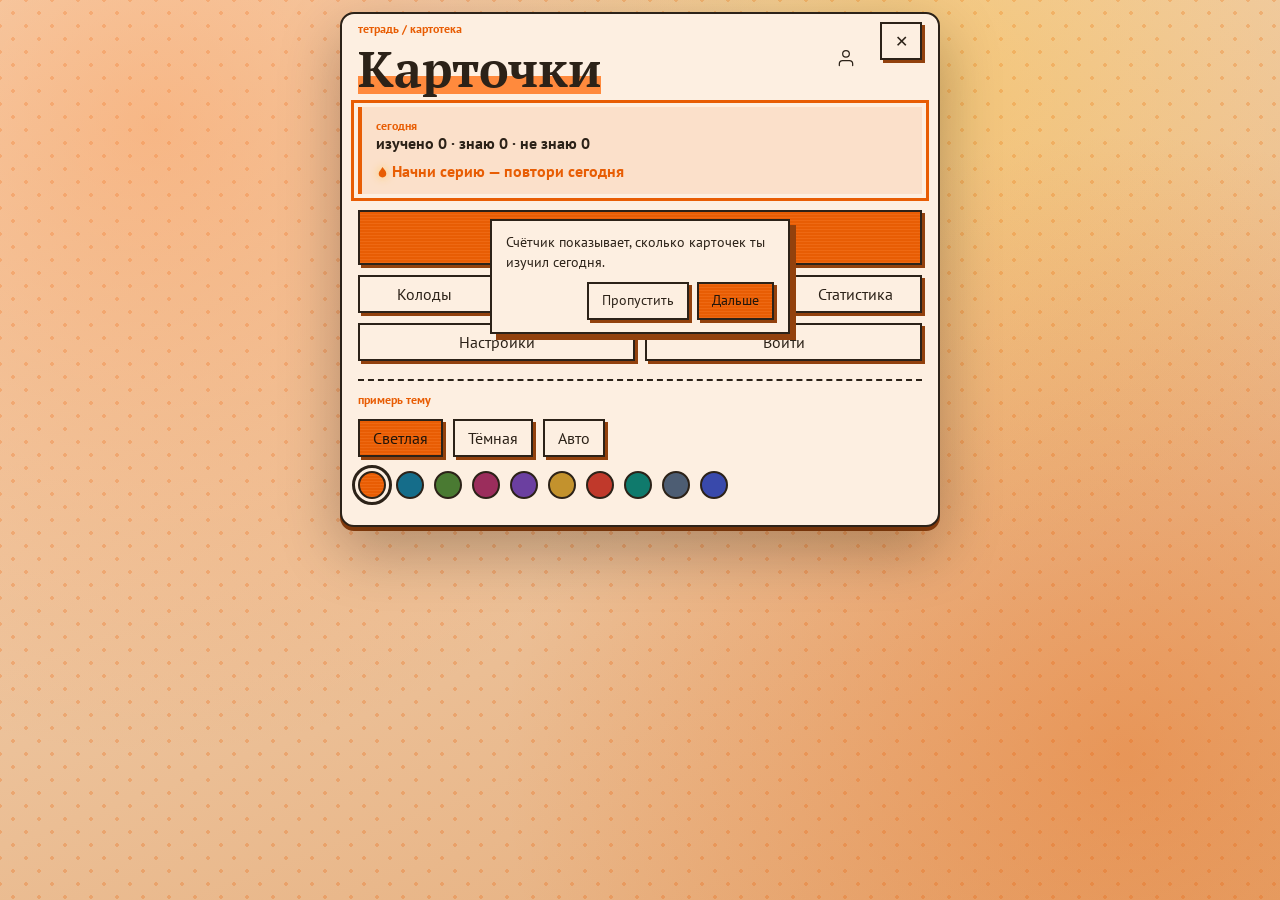
==== commit 24b7e1e5: "UI/UX audit: 30/30 test suites passing (775 checks)" ====
--- a/frontend/index.html
+++ b/frontend/index.html
@@ -55,18 +55,16 @@
         });
       })();
     </script>
-    <link rel="preconnect" href="https://fonts.googleapis.com" />
-    <link rel="preconnect" href="https://fonts.gstatic.com" crossorigin />
-    <link
-      href="https://fonts.googleapis.com/css2?family=PT+Sans:wght@400;700&family=PT+Serif:ital,wght@0,400;1,700&display=swap"
-      rel="stylesheet"
-    />
+    <link rel="preload" href="https://fonts.googleapis.com/css2?family=PT+Sans:wght@400;700&family=PT+Serif:ital,wght@0,400;1,700&display=swap" as="style" onload="this.onload=null;this.rel='stylesheet'">
+    <noscript><link rel="stylesheet" href="https://fonts.googleapis.com/css2?family=PT+Sans:wght@400;700&family=PT+Serif:ital,wght@0,400;1,700&display=swap"></noscript>
+    <link rel="preload" href="css/style.css?v=41" as="style">
     <link rel="stylesheet" href="css/style.css?v=41" />
   
     <style>
       .menu-backdrop{opacity:0!important;visibility:hidden!important;pointer-events:none!important}
     </style>
 
+  
   </head>
   <body>
     <aside class="sidebar">
@@ -113,6 +111,7 @@
           </div>
           <div class="header-actions">
             <button type="button" class="btn" id="menu-back-btn">← Меню</button>
+            <button type="button" class="btn" id="share-deck-btn" title="Поделиться колодой">⤴</button>
             <button type="button" class="btn" id="rename-deck-btn">Переименовать</button>
             <button type="button" class="btn btn-danger" id="delete-deck-btn">Удалить</button>
           </div>
@@ -326,6 +325,7 @@
           <button type="button" class="btn menu-section" id="menu-migrate-btn">Мигрировать</button>
           <button type="button" class="btn menu-section" id="menu-stats-btn">Статистика</button>
           <button type="button" class="btn menu-section" id="menu-settings-btn">Настройки</button>
+          <button type="button" class="btn menu-section menu-auth" id="menu-auth-btn">Войти</button>
         </div>
 
         <section class="menu-theme" aria-label="Тема">
@@ -498,6 +498,12 @@
       </div>
     </div>
 
+    <div class="auth-bar hidden" id="auth-bar">
+      <span class="auth-user-email" id="auth-user-email"></span>
+      <button type="button" class="btn btn-login-text" id="login-btn">Войти</button>
+      <button type="button" class="btn btn-login-text hidden" id="auth-logout-btn">Выйти</button>
+    </div>
+
     <script src="js/api.js?v=41"></script>
     <script src="js/api/data.js?v=41"></script>
     <script src="js/app-data.js?v=41"></script>
@@ -508,8 +514,8 @@
     <script src="js/modal.js?v=41"></script>
     <script src="js/ui.js?v=41"></script>
     <script src="js/study.js?v=41"></script>
+    <script src="js/stats.js?v=41"></script>
     <script src="js/menu.js?v=41"></script>
-    <script src="js/stats.js?v=41"></script>
     <script src="js/library.js?v=41"></script>
     <script src="js/data.js?v=41"></script>
     <script src="js/images.js?v=41"></script>
--- a/frontend/css/style.css
+++ b/frontend/css/style.css
@@ -293,6 +293,37 @@
 
 body.modal-open {
   overflow: hidden;
+  touch-action: none;
+  overscroll-behavior: contain;
+  height: 100vh;
+  max-height: 100vh;
+  position: fixed;
+  inset: 0;
+  width: 100%;
+}
+
+html.modal-open {
+  overflow: hidden;
+  height: 100vh;
+  max-height: 100vh;
+  position: fixed;
+  inset: 0;
+  width: 100%;
+}
+
+body.modal-open .main,
+body.modal-open .sidebar {
+  overflow: hidden;
+  pointer-events: none;
+  max-height: 100vh;
+}
+
+@supports (-webkit-touch-callout: none) {
+  body.modal-open {
+    position: fixed;
+    inset: 0;
+    width: 100%;
+  }
 }
 
 ::view-transition-old(root),
@@ -817,7 +848,10 @@
 .btn-primary,
 .mode-switch .btn.is-active,
 .filters .filter-btn.is-active {
-  background: var(--accent);
+  background-color: var(--accent);
+  background-image: var(--study-pattern);
+  background-size: var(--study-size, auto);
+  background-position: var(--study-pos, 0 0);
   color: var(--on-accent);
 }
 
@@ -1514,9 +1548,10 @@
   position: fixed;
   inset: 0;
   z-index: 40;
-  display: grid;
-  place-items: center;
-  padding: 24px;
+  display: flex;
+  align-items: flex-start;
+  justify-content: center;
+  padding: 12px 16px 18px;
   background:
     radial-gradient(circle at 12% 14%, color-mix(in srgb, var(--accent-2) 40%, transparent), transparent 46%),
     radial-gradient(circle at 88% 84%, color-mix(in srgb, var(--margin) 34%, transparent), transparent 46%),
@@ -1529,6 +1564,7 @@
   visibility: hidden;
   pointer-events: none;
   transition: opacity 0.3s var(--ease), visibility 0s linear 0.3s;
+  overflow: auto;
 }
 
 .menu-backdrop {
@@ -1609,17 +1645,83 @@
 .menu-cover {
   position: relative;
   width: min(600px, 100%);
-  padding: 20px 30px 18px;
+  max-height: calc(100vh - 70px);
+  padding: 8px 16px 8px;
   background: var(--card);
   border: 2px solid var(--line);
   border-radius: var(--radius);
   box-shadow: 0 22px 60px rgba(10, 8, 5, 0.28), 0 4px 0 var(--shadow);
   transform: scale(0.92);
   transition: transform 0.3s var(--spring);
+  overflow: auto;
+  overscroll-behavior: contain;
 }
 
 .menu-backdrop.is-open .menu-cover {
   transform: none;
+}
+
+@media (max-height: 520px) {
+  .menu-backdrop {
+    padding: 1px 6px 4px;
+  }
+  .menu-cover {
+    padding: 1px 6px 1px;
+    max-height: calc(100vh - 30px);
+  }
+  .menu-header {
+    gap: 0;
+  }
+  .menu-header h1 {
+    font-size: clamp(18px, 4vw, 24px);
+    margin: 0;
+    line-height: 1;
+  }
+  .menu-today {
+    margin-top: 0;
+    padding: 0 3px;
+  }
+  .menu-today p {
+    font-size: 12px;
+  }
+  .menu-today .menu-streak {
+    margin: 1px 0 0;
+    font-size: 11px;
+  }
+  .menu-actions {
+    gap: 1px;
+    margin-top: 1px;
+  }
+  .menu-actions .btn {
+    padding: 3px 6px;
+    font-size: 12px;
+  }
+  .menu-study {
+    padding: 2px;
+    font-size: 12px;
+  }
+  .menu-theme {
+    margin-top: 1px;
+    padding-top: 2px;
+  }
+  .menu-theme .mode-switch {
+    margin-top: 1px;
+  }
+  .menu-theme .mode-switch .btn {
+    padding: 2px 4px;
+    font-size: 11px;
+  }
+  .menu-theme .theme-dots {
+    margin: 1px 0 2px;
+  }
+  .menu-theme .theme-dot {
+    width: 18px;
+    height: 18px;
+  }
+  .menu-pop-actions {
+    gap: 1px;
+    margin-top: 1px;
+  }
 }
 
 .menu-header {
@@ -1668,11 +1770,6 @@
   padding: 14px;
   font-size: 18px;
   font-weight: 700;
-}
-
-.menu-study,
-#stats-go-study,
-#menu-pop-actions .btn-primary {
   background-image: var(--study-pattern);
   background-size: var(--study-size, auto);
   background-position: var(--study-pos, 0 0);
--- a/frontend/css/style.css
+++ b/frontend/css/style.css
@@ -293,6 +293,37 @@
 
 body.modal-open {
   overflow: hidden;
+  touch-action: none;
+  overscroll-behavior: contain;
+  height: 100vh;
+  max-height: 100vh;
+  position: fixed;
+  inset: 0;
+  width: 100%;
+}
+
+html.modal-open {
+  overflow: hidden;
+  height: 100vh;
+  max-height: 100vh;
+  position: fixed;
+  inset: 0;
+  width: 100%;
+}
+
+body.modal-open .main,
+body.modal-open .sidebar {
+  overflow: hidden;
+  pointer-events: none;
+  max-height: 100vh;
+}
+
+@supports (-webkit-touch-callout: none) {
+  body.modal-open {
+    position: fixed;
+    inset: 0;
+    width: 100%;
+  }
 }
 
 ::view-transition-old(root),
@@ -817,7 +848,10 @@
 .btn-primary,
 .mode-switch .btn.is-active,
 .filters .filter-btn.is-active {
-  background: var(--accent);
+  background-color: var(--accent);
+  background-image: var(--study-pattern);
+  background-size: var(--study-size, auto);
+  background-position: var(--study-pos, 0 0);
   color: var(--on-accent);
 }
 
@@ -1514,9 +1548,10 @@
   position: fixed;
   inset: 0;
   z-index: 40;
-  display: grid;
-  place-items: center;
-  padding: 24px;
+  display: flex;
+  align-items: flex-start;
+  justify-content: center;
+  padding: 12px 16px 18px;
   background:
     radial-gradient(circle at 12% 14%, color-mix(in srgb, var(--accent-2) 40%, transparent), transparent 46%),
     radial-gradient(circle at 88% 84%, color-mix(in srgb, var(--margin) 34%, transparent), transparent 46%),
@@ -1529,6 +1564,7 @@
   visibility: hidden;
   pointer-events: none;
   transition: opacity 0.3s var(--ease), visibility 0s linear 0.3s;
+  overflow: auto;
 }
 
 .menu-backdrop {
@@ -1609,17 +1645,83 @@
 .menu-cover {
   position: relative;
   width: min(600px, 100%);
-  padding: 20px 30px 18px;
+  max-height: calc(100vh - 70px);
+  padding: 8px 16px 8px;
   background: var(--card);
   border: 2px solid var(--line);
   border-radius: var(--radius);
   box-shadow: 0 22px 60px rgba(10, 8, 5, 0.28), 0 4px 0 var(--shadow);
   transform: scale(0.92);
   transition: transform 0.3s var(--spring);
+  overflow: auto;
+  overscroll-behavior: contain;
 }
 
 .menu-backdrop.is-open .menu-cover {
   transform: none;
+}
+
+@media (max-height: 520px) {
+  .menu-backdrop {
+    padding: 1px 6px 4px;
+  }
+  .menu-cover {
+    padding: 1px 6px 1px;
+    max-height: calc(100vh - 30px);
+  }
+  .menu-header {
+    gap: 0;
+  }
+  .menu-header h1 {
+    font-size: clamp(18px, 4vw, 24px);
+    margin: 0;
+    line-height: 1;
+  }
+  .menu-today {
+    margin-top: 0;
+    padding: 0 3px;
+  }
+  .menu-today p {
+    font-size: 12px;
+  }
+  .menu-today .menu-streak {
+    margin: 1px 0 0;
+    font-size: 11px;
+  }
+  .menu-actions {
+    gap: 1px;
+    margin-top: 1px;
+  }
+  .menu-actions .btn {
+    padding: 3px 6px;
+    font-size: 12px;
+  }
+  .menu-study {
+    padding: 2px;
+    font-size: 12px;
+  }
+  .menu-theme {
+    margin-top: 1px;
+    padding-top: 2px;
+  }
+  .menu-theme .mode-switch {
+    margin-top: 1px;
+  }
+  .menu-theme .mode-switch .btn {
+    padding: 2px 4px;
+    font-size: 11px;
+  }
+  .menu-theme .theme-dots {
+    margin: 1px 0 2px;
+  }
+  .menu-theme .theme-dot {
+    width: 18px;
+    height: 18px;
+  }
+  .menu-pop-actions {
+    gap: 1px;
+    margin-top: 1px;
+  }
 }
 
 .menu-header {
@@ -1668,11 +1770,6 @@
   padding: 14px;
   font-size: 18px;
   font-weight: 700;
-}
-
-.menu-study,
-#stats-go-study,
-#menu-pop-actions .btn-primary {
   background-image: var(--study-pattern);
   background-size: var(--study-size, auto);
   background-position: var(--study-pos, 0 0);
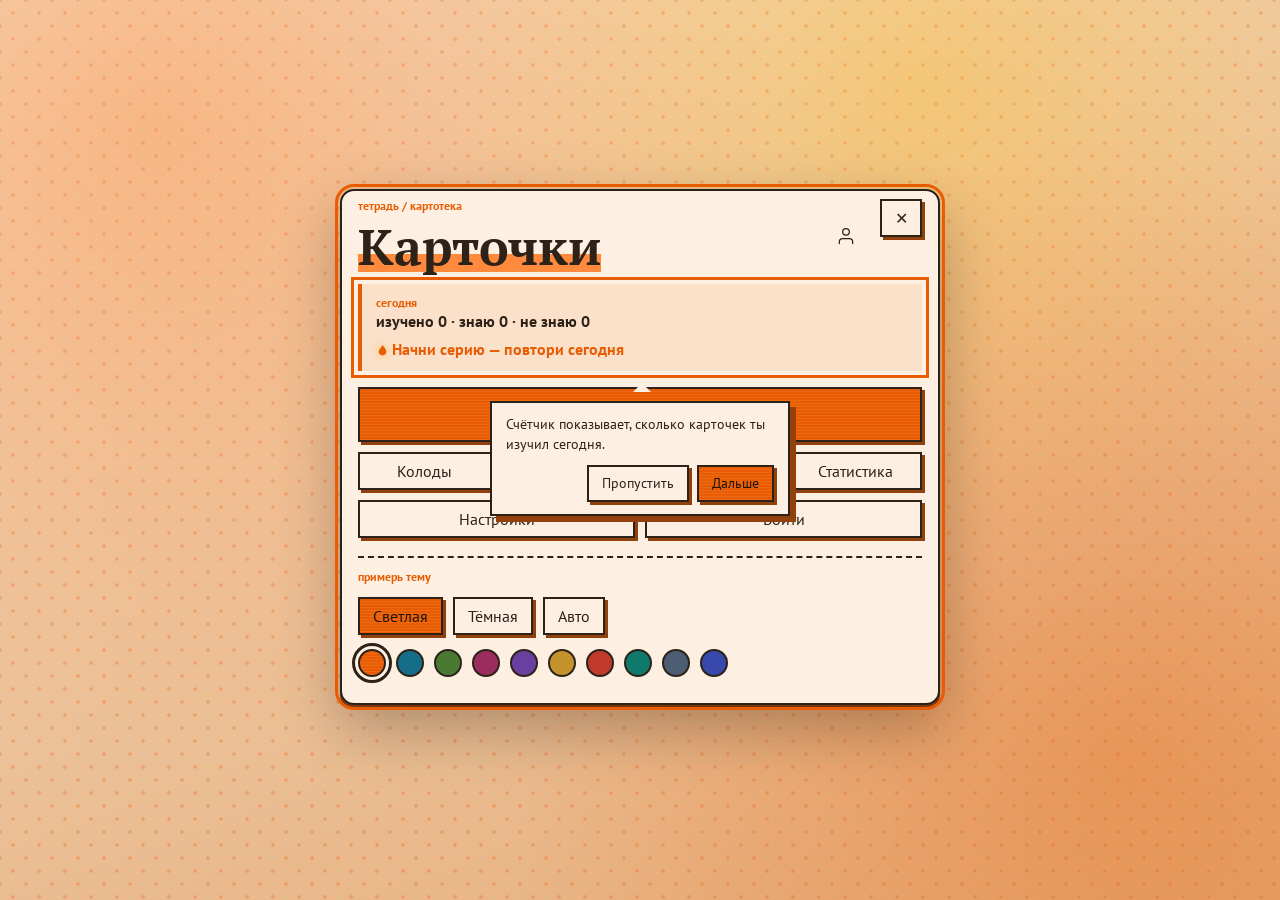
==== commit d539ca82: "fix: comprehensive audit - bug fixes, a11y, documentation cross-reference Frontend: - Fix typeof raw" ====
--- a/frontend/index.html
+++ b/frontend/index.html
@@ -104,14 +104,14 @@
           <div>
             <p class="subject" id="deck-kicker">колода</p>
             <h2 id="deck-title">Колода</h2>
-            <button type="button" class="btn-login-icon" id="workspace-login-btn" title="Войти">
+            <button type="button" class="btn-login-icon" id="workspace-login-btn" title="Войти" aria-label="Войти">
               <svg viewBox="0 0 24 24" fill="none" stroke="currentColor" stroke-width="1.5" stroke-linecap="round" stroke-linejoin="round"><path d="M20 21v-2a4 4 0 0 0-4-4H8a4 4 0 0 0-4 4v2"/><circle cx="12" cy="7" r="4"/></svg>
             </button>
             <p class="stats" id="stats"></p>
           </div>
           <div class="header-actions">
             <button type="button" class="btn" id="menu-back-btn">← Меню</button>
-            <button type="button" class="btn" id="share-deck-btn" title="Поделиться колодой">⤴</button>
+            <button type="button" class="btn" id="share-deck-btn" title="Поделиться колодой" aria-label="Поделиться колодой">⤴</button>
             <button type="button" class="btn" id="rename-deck-btn">Переименовать</button>
             <button type="button" class="btn btn-danger" id="delete-deck-btn">Удалить</button>
           </div>
@@ -305,7 +305,7 @@
               <p class="subject">тетрадь / картотека</p>
               <h1 id="menu-title"><span class="marker">Карточки</span></h1>
             </div>
-            <button type="button" class="btn-login-icon" id="menu-login-btn" title="Войти">
+            <button type="button" class="btn-login-icon" id="menu-login-btn" title="Войти" aria-label="Войти">
               <svg viewBox="0 0 24 24" fill="none" stroke="currentColor" stroke-width="1.5" stroke-linecap="round" stroke-linejoin="round"><path d="M20 21v-2a4 4 0 0 0-4-4H8a4 4 0 0 0-4 4v2"/><circle cx="12" cy="7" r="4"/></svg>
             </button>
           </div>
@@ -478,7 +478,7 @@
     </div>
 
     <div class="auth-backdrop" id="auth-backdrop" hidden>
-      <div class="auth-modal" role="dialog" aria-modal="true" aria-labelledby="auth-title">
+      <div class="auth-modal" role="dialog" aria-modal="true" aria-labelledby="auth-tab-login">
         <div class="auth-tabs">
           <button type="button" class="auth-tab is-active" id="auth-tab-login">Вход</button>
           <button type="button" class="auth-tab" id="auth-tab-register">Регистрация</button>
--- a/frontend/css/style.css
+++ b/frontend/css/style.css
@@ -408,6 +408,14 @@
   outline: none;
 }
 
+.menu-cover:focus-visible,
+.stats-window:focus-visible,
+.modal:focus-visible,
+.tour-tip:focus-visible {
+  outline: 3px solid var(--accent);
+  outline-offset: 2px;
+}
+
 .sidebar {
   position: relative;
   display: flex;
@@ -1549,7 +1557,7 @@
   inset: 0;
   z-index: 40;
   display: flex;
-  align-items: flex-start;
+  align-items: center;
   justify-content: center;
   padding: 12px 16px 18px;
   background:
@@ -1567,13 +1575,6 @@
   overflow: auto;
 }
 
-.menu-backdrop {
-  opacity: 0;
-  visibility: hidden;
-  pointer-events: none;
-  transition: opacity 0.3s var(--ease), visibility 0s linear 0.3s;
-}
-
 .menu-backdrop.is-open {
   opacity: 1 !important;
   visibility: visible !important;
@@ -1664,6 +1665,7 @@
 @media (max-height: 520px) {
   .menu-backdrop {
     padding: 1px 6px 4px;
+    align-items: flex-start;
   }
   .menu-cover {
     padding: 1px 6px 1px;
--- a/frontend/css/style.css
+++ b/frontend/css/style.css
@@ -408,6 +408,14 @@
   outline: none;
 }
 
+.menu-cover:focus-visible,
+.stats-window:focus-visible,
+.modal:focus-visible,
+.tour-tip:focus-visible {
+  outline: 3px solid var(--accent);
+  outline-offset: 2px;
+}
+
 .sidebar {
   position: relative;
   display: flex;
@@ -1549,7 +1557,7 @@
   inset: 0;
   z-index: 40;
   display: flex;
-  align-items: flex-start;
+  align-items: center;
   justify-content: center;
   padding: 12px 16px 18px;
   background:
@@ -1567,13 +1575,6 @@
   overflow: auto;
 }
 
-.menu-backdrop {
-  opacity: 0;
-  visibility: hidden;
-  pointer-events: none;
-  transition: opacity 0.3s var(--ease), visibility 0s linear 0.3s;
-}
-
 .menu-backdrop.is-open {
   opacity: 1 !important;
   visibility: visible !important;
@@ -1664,6 +1665,7 @@
 @media (max-height: 520px) {
   .menu-backdrop {
     padding: 1px 6px 4px;
+    align-items: flex-start;
   }
   .menu-cover {
     padding: 1px 6px 1px;
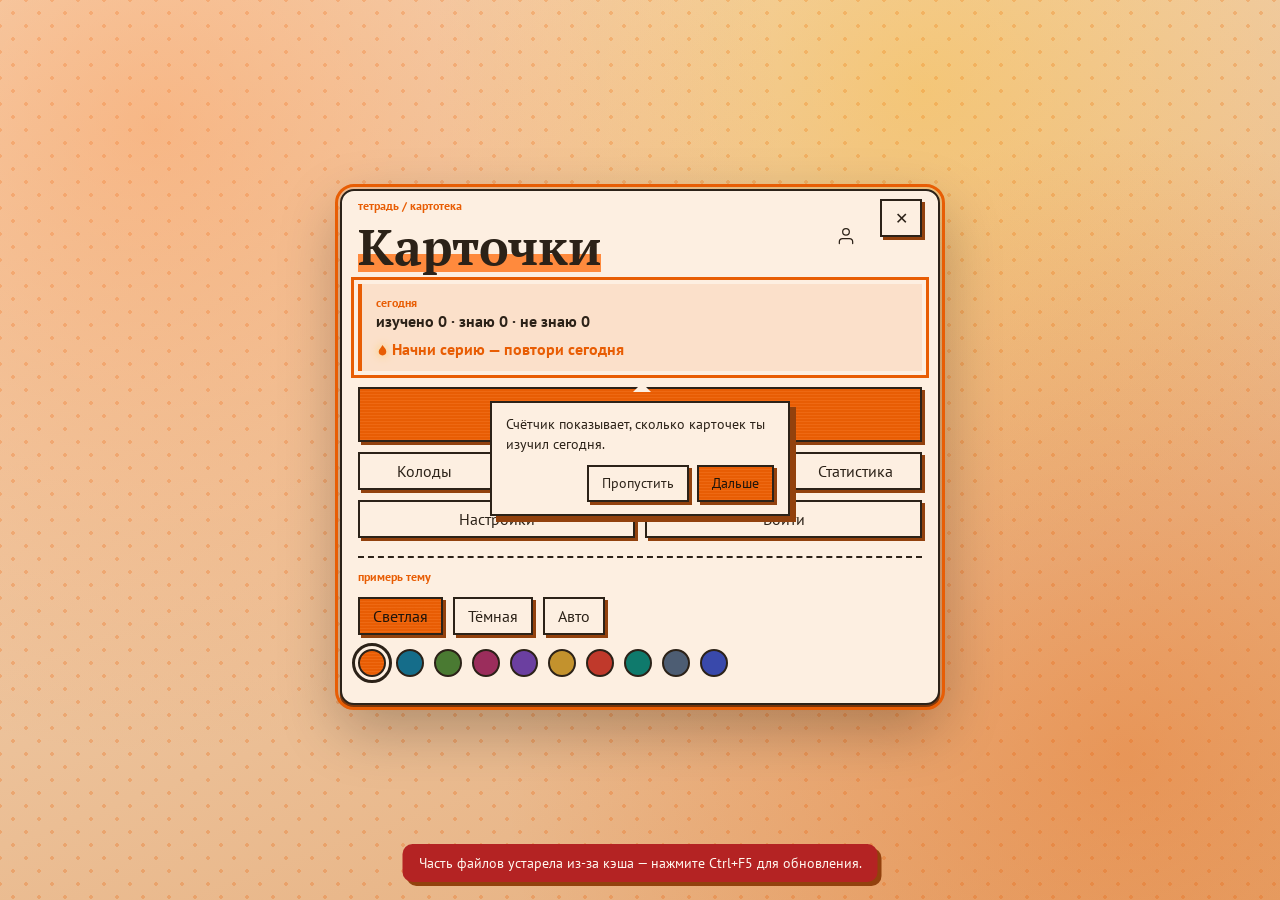
==== commit 80257db8: "fix: handle FastAPI 422 validation array in API client (v2.4.2) When backend returns 422 with detail" ====
--- a/frontend/index.html
+++ b/frontend/index.html
@@ -41,7 +41,7 @@
         if (fs !== "s" && fs !== "l") fs = "m";
         root.setAttribute("data-fontsize", fs);
         root.setAttribute("data-palette", palette);
-        window.__ASSET_V = "40";
+        window.__ASSET_V = "44";
         window.addEventListener("load", function () {
           setTimeout(function () {
             if (window.__RUNTIME_V !== window.__ASSET_V) {
@@ -57,8 +57,8 @@
     </script>
     <link rel="preload" href="https://fonts.googleapis.com/css2?family=PT+Sans:wght@400;700&family=PT+Serif:ital,wght@0,400;1,700&display=swap" as="style" onload="this.onload=null;this.rel='stylesheet'">
     <noscript><link rel="stylesheet" href="https://fonts.googleapis.com/css2?family=PT+Sans:wght@400;700&family=PT+Serif:ital,wght@0,400;1,700&display=swap"></noscript>
-    <link rel="preload" href="css/style.css?v=41" as="style">
-    <link rel="stylesheet" href="css/style.css?v=41" />
+    <link rel="preload" href="css/style.css?v=44" as="style">
+    <link rel="stylesheet" href="css/style.css?v=44" />
   
     <style>
       .menu-backdrop{opacity:0!important;visibility:hidden!important;pointer-events:none!important}
@@ -503,23 +503,25 @@
       <button type="button" class="btn btn-login-text" id="login-btn">Войти</button>
       <button type="button" class="btn btn-login-text hidden" id="auth-logout-btn">Выйти</button>
     </div>
-
-    <script src="js/api.js?v=41"></script>
-    <script src="js/api/data.js?v=41"></script>
-    <script src="js/app-data.js?v=41"></script>
-    <script src="js/virtual-list.js?v=41"></script>
-    <script src="js/share.js?v=41"></script>
-    <script src="js/router.js?v=41"></script>
-    <script src="js/storage.js?v=41"></script>
-    <script src="js/modal.js?v=41"></script>
-    <script src="js/ui.js?v=41"></script>
-    <script src="js/study.js?v=41"></script>
-    <script src="js/stats.js?v=41"></script>
-    <script src="js/menu.js?v=41"></script>
-    <script src="js/library.js?v=41"></script>
-    <script src="js/data.js?v=41"></script>
-    <script src="js/images.js?v=41"></script>
-    <script src="js/app.js?v=41"></script>
+    <div id="verify-email-bar" class="hidden" style="font-size:12px; color:var(--text-muted); padding:4px 12px;">
+      <span id="verify-status"></span>
+      <button type="button" id="verify-send-btn" class="btn" style="font-size:11px; padding:2px 8px; margin-left:6px;">Отправить ссылку</button>
+    </div>
+
+    <script src="js/api.js?v=44"></script>
+    <script src="js/app-data.js?v=44"></script>
+    <script src="js/share.js?v=44"></script>
+    <script src="js/router.js?v=44"></script>
+    <script src="js/storage.js?v=44"></script>
+    <script src="js/modal.js?v=44"></script>
+    <script src="js/ui.js?v=44"></script>
+    <script src="js/study.js?v=44"></script>
+    <script src="js/stats.js?v=44"></script>
+    <script src="js/menu.js?v=44"></script>
+    <script src="js/library.js?v=44"></script>
+    <script src="js/data.js?v=44"></script>
+    <script src="js/images.js?v=44"></script>
+    <script src="js/app.js?v=44"></script>
     <script>
       if ("serviceWorker" in navigator) {
         window.addEventListener("load", () => {
--- a/frontend/css/style.css
+++ b/frontend/css/style.css
@@ -3003,21 +3003,23 @@
 .auth-backdrop {
   position: fixed;
   inset: 0;
-  background: rgba(0, 0, 0, 0.5);
+  z-index: 1000;
   display: flex;
   align-items: center;
   justify-content: center;
-  z-index: 1000;
+  background: rgba(0, 0, 0, 0.5);
+  opacity: 0;
+  visibility: hidden;
+  pointer-events: none;
+  transition: opacity 0.25s ease, visibility 0.25s ease;
+}
+.auth-backdrop.is-open {
   opacity: 1;
   visibility: visible;
   pointer-events: auto;
 }
-
 .auth-backdrop[hidden] {
-  display: none;
-  opacity: 0;
-  visibility: hidden;
-  pointer-events: none;
+  display: none !important;
 }
 
 .auth-modal {
@@ -3085,36 +3087,11 @@
 .auth-bar {
   position: fixed;
   top: 12px;
-  right: 12px;
+  right: 16px;
+  z-index: 50;
   display: flex;
   align-items: center;
-  gap: 12px;
-  padding: 8px 16px;
-  background: var(--surface);
-  border-radius: 8px;
-  box-shadow: 0 2px 8px rgba(0, 0, 0, 0.1);
-  z-index: 100;
-}
-
-.auth-user {
-  font-size: 14px;
-  color: var(--text-muted);
-}
-
-.scroll-sentinel {
-  height: 1px;
-}
-
-.list-loader,
-.list-end {
-  text-align: center;
-  padding: 16px;
-  color: var(--text-muted);
-  font-size: 14px;
-}
-
-.list-end {
-  opacity: 0.6;
+  gap: 8px;
 }
 
 
--- a/frontend/css/style.css
+++ b/frontend/css/style.css
@@ -3003,21 +3003,23 @@
 .auth-backdrop {
   position: fixed;
   inset: 0;
-  background: rgba(0, 0, 0, 0.5);
+  z-index: 1000;
   display: flex;
   align-items: center;
   justify-content: center;
-  z-index: 1000;
+  background: rgba(0, 0, 0, 0.5);
+  opacity: 0;
+  visibility: hidden;
+  pointer-events: none;
+  transition: opacity 0.25s ease, visibility 0.25s ease;
+}
+.auth-backdrop.is-open {
   opacity: 1;
   visibility: visible;
   pointer-events: auto;
 }
-
 .auth-backdrop[hidden] {
-  display: none;
-  opacity: 0;
-  visibility: hidden;
-  pointer-events: none;
+  display: none !important;
 }
 
 .auth-modal {
@@ -3085,36 +3087,11 @@
 .auth-bar {
   position: fixed;
   top: 12px;
-  right: 12px;
+  right: 16px;
+  z-index: 50;
   display: flex;
   align-items: center;
-  gap: 12px;
-  padding: 8px 16px;
-  background: var(--surface);
-  border-radius: 8px;
-  box-shadow: 0 2px 8px rgba(0, 0, 0, 0.1);
-  z-index: 100;
-}
-
-.auth-user {
-  font-size: 14px;
-  color: var(--text-muted);
-}
-
-.scroll-sentinel {
-  height: 1px;
-}
-
-.list-loader,
-.list-end {
-  text-align: center;
-  padding: 16px;
-  color: var(--text-muted);
-  font-size: 14px;
-}
-
-.list-end {
-  opacity: 0.6;
+  gap: 8px;
 }
 
 
